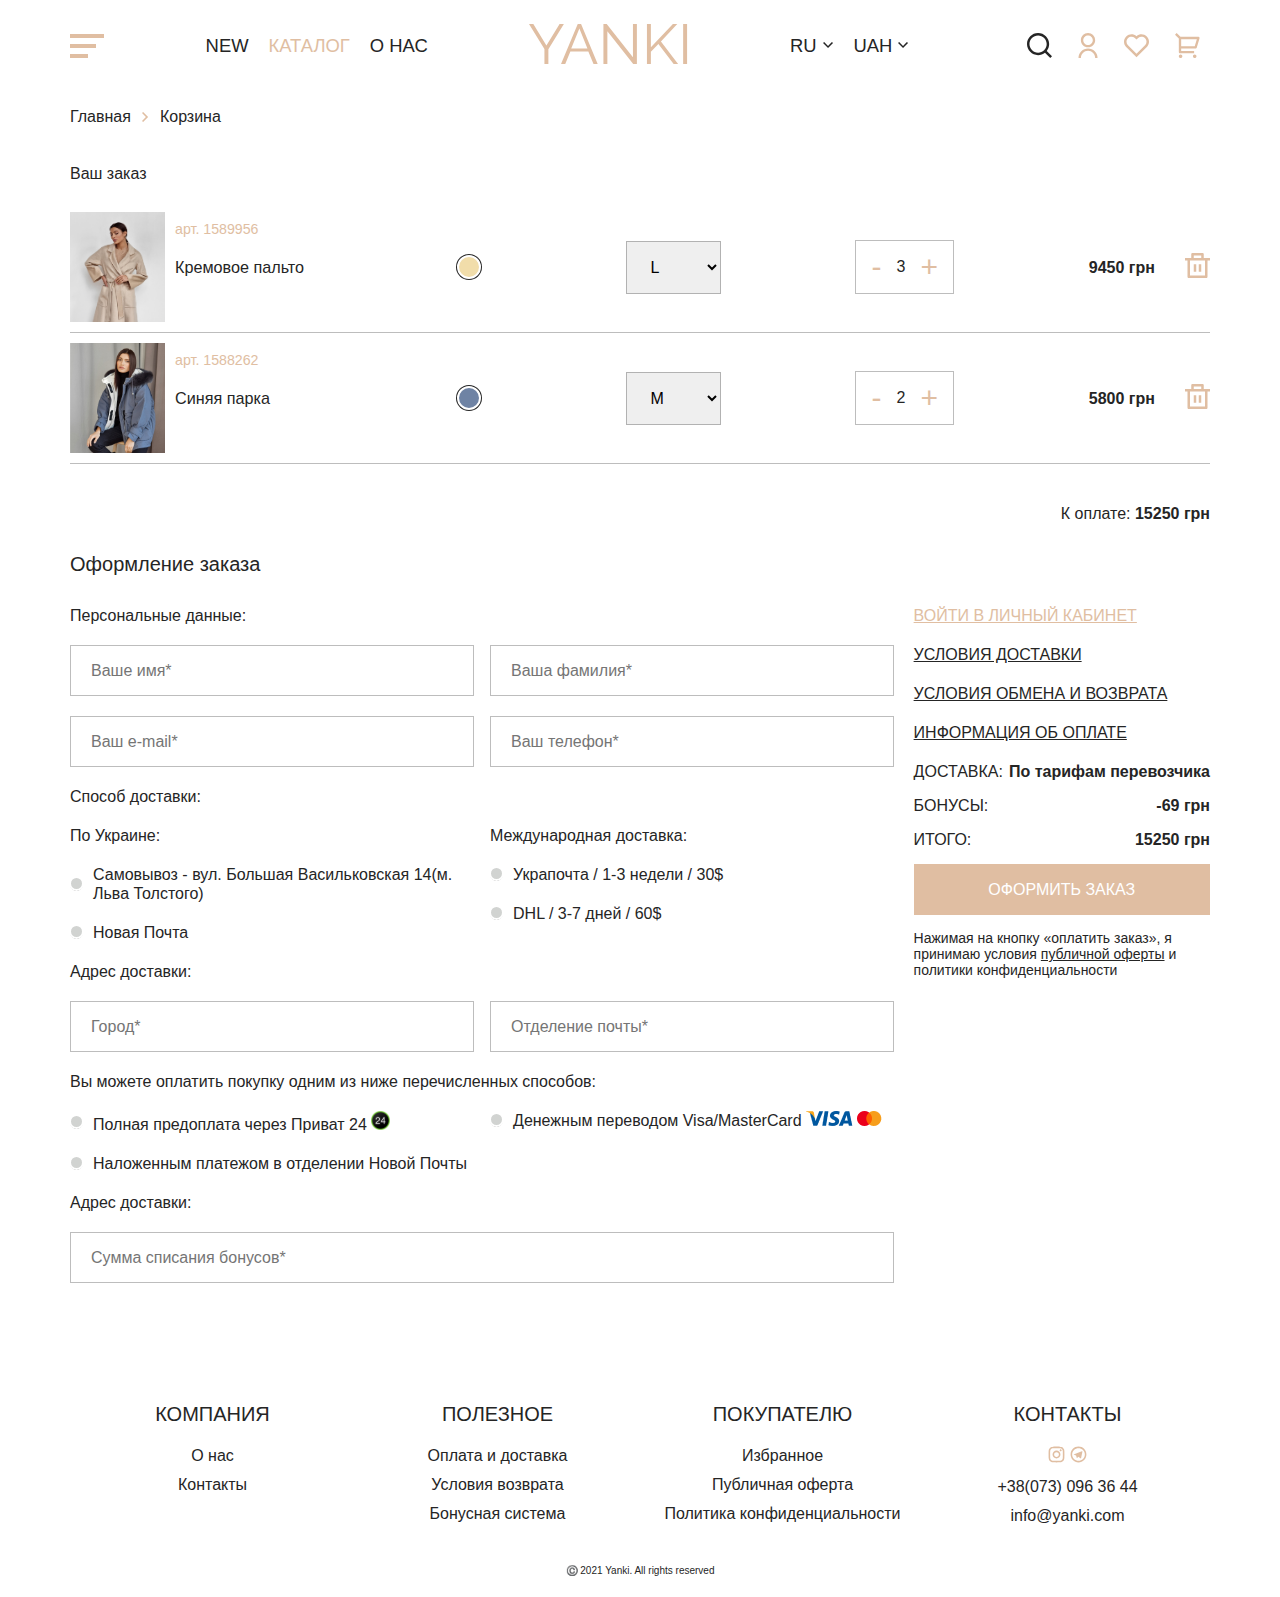
==== Week1/basket.html @ ef1b7fb0 "Layout completed" ====
<!doctype html>
<html lang="uk">
<head>
    <meta charset="UTF-8">
    <meta name="viewport"
          content="width=device-width, user-scalable=no, initial-scale=1.0, maximum-scale=1.0, minimum-scale=1.0">
    <meta http-equiv="X-UA-Compatible" content="ie=edge">
    <title>Кошик</title>
    <link rel="stylesheet" href="style/basket.css">
</head>
<body>
<div class="wrapper">
    <header class="header">
        <nav class="header__nav">
            <div class="container">
                <div class="header__row">
                    <div class="header__item header__row">
                        <svg class="svg_1" width="34" height="24" viewBox="0 0 34 24" fill="none" xmlns="http://www.w3.org/2000/svg">
                            <rect width="34" height="4" fill="white"/>
                            <rect y="10" width="26" height="4" fill="white"/>
                            <rect y="20" width="18" height="4" fill="white"/>
                        </svg>
                        <div class="header__item header__text_1 header__show icon">
                            RU
                            <svg class="svg_2" width="11" height="7" viewBox="0 0 11 7" fill="none" xmlns="http://www.w3.org/2000/svg">
                                <path d="M5.01855 3.88906L8.90762 -4.85606e-08L10.0186 1.11094L5.01855 6.11093L0.0185546 1.11094L1.12949 -3.88553e-07L5.01855 3.88906Z" fill="white"/>
                            </svg>
                        </div>
                    </div>
                    <div class="header__item header__row header__hide">
                        <div class="header__item header__text_1">
                            <a class="header__link" href="">NEW</a>
                        </div>
                        <div class="header__item header__text_1">
                            <a class="header__link header__link_active" href="catalog.html">Каталог</a>
                        </div>
                        <div class="header__item header__text_1">
                            <a class="header__link" href="">О нас</a>
                        </div>
                    </div>
                    <div class="header__item">
                        <a href="index.html">
                            <svg class="svg_1" width="159" height="40" viewBox="0 0 159 40" fill="none" xmlns="http://www.w3.org/2000/svg">
                                <path d="M4.33803 0L17.4085 21.5211L30.5915 0H34.8732L19.3803 25.1268V40H15.4366V25.0141L0 0H4.33803Z" fill="white"/>
                                <path d="M48.7474 0H52.0713L68.691 40H64.522L59.3389 27.493H41.3671L36.2403 40H32.015L48.7474 0ZM58.4375 24.3944L50.3812 4.61972L42.2121 24.3944H58.4375Z" fill="white"/>
                                <path d="M78.3688 7.26761V40H74.4252V0H77.6928L103.946 33.3521V0.0563369H107.89V40H104.228L78.3688 7.26761Z" fill="white"/>
                                <path d="M117.944 40V0.0563369H121.888V23.2676L143.916 0H148.254L131.916 17.5775L149.099 40H144.648L129.381 19.9437L121.888 27.7183V40H117.944Z" fill="white"/>
                                <path d="M154.146 40V0H158.089V40H154.146Z" fill="white"/>
                            </svg>
                        </a>
                    </div>
                    <div class="header__item header__hide">
                        <div class="header__row">
                            <div class="header__item header__text_1 icon">
                                RU
                                <svg class="svg_2" width="11" height="7" viewBox="0 0 11 7" fill="none" xmlns="http://www.w3.org/2000/svg">
                                    <path d="M5.01855 3.88906L8.90762 -4.85606e-08L10.0186 1.11094L5.01855 6.11093L0.0185546 1.11094L1.12949 -3.88553e-07L5.01855 3.88906Z" fill="white"/>
                                </svg>
                            </div>
                            <div class="header__item header__text_1 icon">
                                UAH
                                <svg class="svg_2"  width="11" height="7" viewBox="0 0 11 7" fill="none" xmlns="http://www.w3.org/2000/svg">
                                    <path d="M5.01855 3.88906L8.90762 -4.85606e-08L10.0186 1.11094L5.01855 6.11093L0.0185546 1.11094L1.12949 -3.88553e-07L5.01855 3.88906Z" fill="white"/>
                                </svg>
                            </div>
                        </div>
                    </div>
                    <div class="header__item">
                        <div class="header__row">
                            <div class="header__item header__hide header__text_1 icon">
                                <svg class="svg_2" width="25" height="25" viewBox="0 0 25 25" fill="none" xmlns="http://www.w3.org/2000/svg">
                                    <path d="M19.729 17.9888L25 23.2586L23.2586 25L17.9888 19.729C16.028 21.3009 13.5892 22.1558 11.0761 22.1522C4.9621 22.1522 0 17.1901 0 11.0761C0 4.9621 4.9621 0 11.0761 0C17.1901 0 22.1522 4.9621 22.1522 11.0761C22.1558 13.5892 21.3009 16.028 19.729 17.9888ZM17.2603 17.0757C18.8221 15.4695 19.6944 13.3165 19.6909 11.0761C19.6909 6.31584 15.8351 2.46136 11.0761 2.46136C6.31584 2.46136 2.46136 6.31584 2.46136 11.0761C2.46136 15.8351 6.31584 19.6909 11.0761 19.6909C13.3165 19.6944 15.4695 18.8221 17.0757 17.2603L17.2603 17.0757Z" fill="white"/>
                                </svg>
                            </div>
                            <div class="header__item header__hide header__text_1 icon">
                                <svg class="svg_1" width="20" height="25" viewBox="0 0 20 25" fill="none" xmlns="http://www.w3.org/2000/svg">
                                    <path d="M0.5 25C0.5 22.4741 1.5034 20.0517 3.28946 18.2656C5.07552 16.4796 7.49794 15.4762 10.0238 15.4762C12.5497 15.4762 14.9721 16.4796 16.7582 18.2656C18.5442 20.0517 19.5476 22.4741 19.5476 25H17.1667C17.1667 23.1056 16.4141 21.2888 15.0746 19.9492C13.735 18.6097 11.9182 17.8571 10.0238 17.8571C8.1294 17.8571 6.31259 18.6097 4.97305 19.9492C3.6335 21.2888 2.88095 23.1056 2.88095 25H0.5ZM10.0238 14.2857C6.07738 14.2857 2.88095 11.0893 2.88095 7.14286C2.88095 3.19643 6.07738 0 10.0238 0C13.9702 0 17.1667 3.19643 17.1667 7.14286C17.1667 11.0893 13.9702 14.2857 10.0238 14.2857ZM10.0238 11.9048C12.6548 11.9048 14.7857 9.77381 14.7857 7.14286C14.7857 4.5119 12.6548 2.38095 10.0238 2.38095C7.39286 2.38095 5.2619 4.5119 5.2619 7.14286C5.2619 9.77381 7.39286 11.9048 10.0238 11.9048Z" fill="white"/>
                                </svg>
                            </div>
                            <div class="header__item header__text_1 icon">
                                <svg class="svg_1" width="25" height="24" viewBox="0 0 25 24" fill="none" xmlns="http://www.w3.org/2000/svg">
                                    <path d="M12.501 2.16119C15.4372 -0.475012 19.9746 -0.387513 22.8033 2.44618C25.6308 5.28113 25.7283 9.79605 23.0983 12.741L12.4985 23.3558L1.90122 12.741C-0.728729 9.79605 -0.62998 5.27363 2.19622 2.44618C5.02741 -0.383763 9.55608 -0.478762 12.501 2.16119ZM21.0334 4.2124C19.1584 2.33494 16.1335 2.25869 14.171 4.02115L12.5023 5.51863L10.8323 4.0224C8.86359 2.25744 5.8449 2.33494 3.96493 4.2149C2.10247 6.07737 2.00872 9.05856 3.72494 11.0285L12.4998 19.8171L21.2746 11.0298C22.9921 9.05856 22.8983 6.08112 21.0334 4.2124Z" fill="white"/>
                                </svg>
                            </div>
                            <div class="header__item header__text_1 icon">
                                <svg class="svg_1" width="25" height="25" viewBox="0 0 25 25" fill="none" xmlns="http://www.w3.org/2000/svg">
                                    <path d="M3.81655 5.48063L0 1.66525L1.66525 0L5.48063 3.81655H23.4183C23.6017 3.81654 23.7826 3.85941 23.9466 3.94173C24.1105 4.02406 24.2529 4.14356 24.3624 4.2907C24.4719 4.43785 24.5456 4.60856 24.5774 4.78921C24.6092 4.96986 24.5984 5.15545 24.5457 5.33117L21.7213 14.746C21.6486 14.9886 21.4997 15.2012 21.2966 15.3524C21.0935 15.5035 20.847 15.5852 20.5938 15.5851H6.17027V17.9389H19.1157V20.2926H4.99341C4.68129 20.2926 4.38195 20.1686 4.16125 19.9479C3.94054 19.7272 3.81655 19.4278 3.81655 19.1157V5.48063ZM6.17027 6.17027V13.2314H19.7183L21.8366 6.17027H6.17027ZM5.58184 25C5.11366 25 4.66465 24.814 4.33359 24.483C4.00254 24.1519 3.81655 23.7029 3.81655 23.2347C3.81655 22.7665 4.00254 22.3175 4.33359 21.9865C4.66465 21.6554 5.11366 21.4694 5.58184 21.4694C6.05002 21.4694 6.49903 21.6554 6.83009 21.9865C7.16114 22.3175 7.34713 22.7665 7.34713 23.2347C7.34713 23.7029 7.16114 24.1519 6.83009 24.483C6.49903 24.814 6.05002 25 5.58184 25ZM19.7041 25C19.236 25 18.7869 24.814 18.4559 24.483C18.1248 24.1519 17.9388 23.7029 17.9388 23.2347C17.9388 22.7665 18.1248 22.3175 18.4559 21.9865C18.7869 21.6554 19.236 21.4694 19.7041 21.4694C20.1723 21.4694 20.6213 21.6554 20.9524 21.9865C21.2834 22.3175 21.4694 22.7665 21.4694 23.2347C21.4694 23.7029 21.2834 24.1519 20.9524 24.483C20.6213 24.814 20.1723 25 19.7041 25Z" fill="white"/>
                                </svg>
                            </div>
                        </div>
                    </div>
                </div>
            </div>
        </nav>
    </header>

    <main class="main">
        <div class="path">
            <div class="container">
                <div class="path__row">
                    <div class="path__link">
                        <a href="index.html">Главная</a>
                    </div>
                    <div class="path__arrow">
                        <svg class="svg_1" width="7" height="10" viewBox="0 0 7 10" fill="none" xmlns="http://www.w3.org/2000/svg">
                            <path d="M3.88906 5L0 1.11094L1.11094 0L6.11094 5L1.11094 10L0 8.88906L3.88906 5Z" fill="white"/>
                        </svg>
                    </div>
                    <div class="path__link">Корзина</div>
                </div>
            </div>
        </div>

        <div class="order">
            <div class="container">
                <div class="order__title title">Ваш заказ</div>
                <div class="order__row">
                    <div class="order__item">
                        <div class="order__img">
                            <img src="src/img/preview1.jpg" alt="">
                        </div>
                        <div class="order__body">
                            <div class="order__name">
                                <div class="order__art">арт. 1589956</div>
                                <span>Кремовое пальто</span>
                            </div>
                            <div class="order__color">
                                <div class="color color_3 color_big color_active"></div>
                            </div>
                            <div class="order__size">
                                <select>
                                    <option>XXS</option>
                                    <option>XS</option>
                                    <option>S</option>
                                    <option>M</option>
                                    <option selected>L</option>
                                </select>
                            </div>
                            <div class="order__amount">
                                <div class="order__action">-</div>
                                <div>3</div>
                                <div class="order__action">+</div>
                            </div>
                            <div class="order__final">
                                <div class="order__price">9450 грн</div>
                                <div class="order__delete show">
                                    <svg width="25" height="25" viewBox="0 0 25 25" fill="none" xmlns="http://www.w3.org/2000/svg">
                                        <path d="M18.7503 5H25.0003V7.5H22.5003V23.75C22.5003 24.0815 22.3686 24.3995 22.1342 24.6339C21.8998 24.8683 21.5818 25 21.2503 25H3.75031C3.41878 25 3.10084 24.8683 2.86642 24.6339C2.632 24.3995 2.50031 24.0815 2.50031 23.75V7.5H0.000305176V5H6.25031V1.25C6.25031 0.918479 6.382 0.600537 6.61642 0.366116C6.85084 0.131696 7.16878 0 7.50031 0H17.5003C17.8318 0 18.1498 0.131696 18.3842 0.366116C18.6186 0.600537 18.7503 0.918479 18.7503 1.25V5ZM20.0003 7.5H5.00031V22.5H20.0003V7.5ZM8.75031 11.25H11.2503V18.75H8.75031V11.25ZM13.7503 11.25H16.2503V18.75H13.7503V11.25ZM8.75031 2.5V5H16.2503V2.5H8.75031Z" fill="#E0BEA2"/>
                                    </svg>
                                </div>
                            </div>
                            <div class="order__hide">
                                <svg width="25" height="25" viewBox="0 0 25 25" fill="none" xmlns="http://www.w3.org/2000/svg">
                                    <path d="M18.7503 5H25.0003V7.5H22.5003V23.75C22.5003 24.0815 22.3686 24.3995 22.1342 24.6339C21.8998 24.8683 21.5818 25 21.2503 25H3.75031C3.41878 25 3.10084 24.8683 2.86642 24.6339C2.632 24.3995 2.50031 24.0815 2.50031 23.75V7.5H0.000305176V5H6.25031V1.25C6.25031 0.918479 6.382 0.600537 6.61642 0.366116C6.85084 0.131696 7.16878 0 7.50031 0H17.5003C17.8318 0 18.1498 0.131696 18.3842 0.366116C18.6186 0.600537 18.7503 0.918479 18.7503 1.25V5ZM20.0003 7.5H5.00031V22.5H20.0003V7.5ZM8.75031 11.25H11.2503V18.75H8.75031V11.25ZM13.7503 11.25H16.2503V18.75H13.7503V11.25ZM8.75031 2.5V5H16.2503V2.5H8.75031Z" fill="#E0BEA2"/>
                                </svg>
                            </div>
                        </div>
                    </div>
                    <div class="order__item">
                        <div class="order__img">
                            <img src="src/img/category4.jpg" alt="">
                        </div>
                        <div class="order__body">
                            <div class="order__name">
                                <div class="order__art">арт. 1588262</div>
                                <span>Синяя парка</span>
                            </div>
                            <div class="order__color">
                                <div class="color color_2 color_big color_active"></div>
                            </div>
                            <div class="order__size">
                                <select>
                                    <option>XXS</option>
                                    <option>XS</option>
                                    <option>S</option>
                                    <option selected>M</option>
                                    <option>L</option>
                                </select>
                            </div>
                            <div class="order__amount">
                                <div class="order__action">-</div>
                                <div>2</div>
                                <div class="order__action">+</div>
                            </div>
                            <div class="order__final">
                                <div class="order__price">5800 грн</div>
                                <div class="order__delete show">
                                    <svg width="25" height="25" viewBox="0 0 25 25" fill="none" xmlns="http://www.w3.org/2000/svg">
                                        <path d="M18.7503 5H25.0003V7.5H22.5003V23.75C22.5003 24.0815 22.3686 24.3995 22.1342 24.6339C21.8998 24.8683 21.5818 25 21.2503 25H3.75031C3.41878 25 3.10084 24.8683 2.86642 24.6339C2.632 24.3995 2.50031 24.0815 2.50031 23.75V7.5H0.000305176V5H6.25031V1.25C6.25031 0.918479 6.382 0.600537 6.61642 0.366116C6.85084 0.131696 7.16878 0 7.50031 0H17.5003C17.8318 0 18.1498 0.131696 18.3842 0.366116C18.6186 0.600537 18.7503 0.918479 18.7503 1.25V5ZM20.0003 7.5H5.00031V22.5H20.0003V7.5ZM8.75031 11.25H11.2503V18.75H8.75031V11.25ZM13.7503 11.25H16.2503V18.75H13.7503V11.25ZM8.75031 2.5V5H16.2503V2.5H8.75031Z" fill="#E0BEA2"/>
                                    </svg>
                                </div>
                            </div>
                            <div class="order__hide">
                                <svg width="25" height="25" viewBox="0 0 25 25" fill="none" xmlns="http://www.w3.org/2000/svg">
                                    <path d="M18.7503 5H25.0003V7.5H22.5003V23.75C22.5003 24.0815 22.3686 24.3995 22.1342 24.6339C21.8998 24.8683 21.5818 25 21.2503 25H3.75031C3.41878 25 3.10084 24.8683 2.86642 24.6339C2.632 24.3995 2.50031 24.0815 2.50031 23.75V7.5H0.000305176V5H6.25031V1.25C6.25031 0.918479 6.382 0.600537 6.61642 0.366116C6.85084 0.131696 7.16878 0 7.50031 0H17.5003C17.8318 0 18.1498 0.131696 18.3842 0.366116C18.6186 0.600537 18.7503 0.918479 18.7503 1.25V5ZM20.0003 7.5H5.00031V22.5H20.0003V7.5ZM8.75031 11.25H11.2503V18.75H8.75031V11.25ZM13.7503 11.25H16.2503V18.75H13.7503V11.25ZM8.75031 2.5V5H16.2503V2.5H8.75031Z" fill="#E0BEA2"/>
                                </svg>
                            </div>
                        </div>
                    </div>
                    <div class="order__general">
                        К оплате:
                        <span>15250 грн</span>
                    </div>
                </div>
            </div>
        </div>

        <form action="" class="form">
            <div class="container">
                <div class="form__title title">Оформление заказа</div>
                <div class="form__row">
                    <div class="form__data">
                        <div class="inputs">
                            <div class="inputs__subtitle">Персональные данные:</div>
                            <div class="inputs__rows">
                                <input type="text" placeholder="Ваше имя*">
                                <input type="text" placeholder="Ваша фамилия*">
                                <input type="email" placeholder="Ваш e-mail*">
                                <input type="tel" placeholder="Ваш телефон*">
                            </div>
                        </div>
                        <div class="inputs">
                            <div class="inputs__subtitle">Способ доставки:</div>
                            <div class="form__radioBody">
                                <div class="form__radioGroup">
                                    <div class="inputs__subtitle">По Украине:</div>
                                    <div class="inputs__radio">
                                        <label>
                                            <input type="radio" name="delivery">
                                            <span>Самовывоз - вул. Большая Васильковская 14(м. Льва Толстого)</span>
                                        </label>
                                        <label>
                                            <input type="radio" name="delivery">
                                            <span>Новая Почта</span>
                                        </label>
                                    </div>
                                </div>
                                <div class="form__radioGroup">
                                    <div class="inputs__subtitle">Международная доставка:</div>
                                    <div class="inputs__radio">
                                        <label>
                                            <input type="radio" name="delivery">
                                            <span>Украпочта / 1-3 недели / 30$</span>
                                        </label>
                                        <label>
                                            <input type="radio" name="delivery">
                                            <span>DHL / 3-7 дней / 60$</span>
                                        </label>
                                    </div>
                                </div>
                            </div>
                        </div>
                        <div class="inputs">
                            <div class="inputs__subtitle">Адрес доставки:</div>
                            <div class="inputs__rows">
                                <input type="text" placeholder="Город*">
                                <input type="text" placeholder="Отделение почты*">
                            </div>
                        </div>
                        <div class="inputs">
                            <div class="inputs__subtitle">Вы можете оплатить покупку одним из ниже перечисленных способов:</div>
                            <div class="form__radioBody">
                                <div class="form__radioGroup">
                                    <div class="inputs__radio">
                                        <label>
                                            <input type="radio" name="payment">
                                            <span>
                                                Полная предоплата через Приват 24
                                                <svg width="19" height="19" viewBox="0 0 19 19" fill="none" xmlns="http://www.w3.org/2000/svg" xmlns:xlink="http://www.w3.org/1999/xlink">
<rect width="19" height="19" fill="url(#pattern0)"/>
<defs>
<pattern id="pattern0" patternContentUnits="objectBoundingBox" width="1" height="1">
<use xlink:href="#image0_1_1243" transform="scale(0.00166667)"/>
</pattern>
<image id="image0_1_1243" width="600" height="600" xlink:href="[data-uri]"/>
</defs>
</svg>
                                            </span>
                                        </label>
                                        <label>
                                            <input type="radio" name="payment">
                                            <span>Наложенным платежом в отделении Новой Почты</span>
                                        </label>
                                    </div>
                                </div>
                                <div class="form__radioGroup">
                                    <div class="inputs__radio">
                                        <label>
                                            <input type="radio" name="payment">
                                            <span>
                                                Денежным переводом  Visa/MasterCard
                                                <img src="src/icons/Visa.png" alt="">
                                                <img src="src/icons/Mastercard.png" alt="">
                                            </span>
                                        </label>
                                    </div>
                                </div>
                            </div>
                        </div>
                        <div class="inputs">
                            <div class="inputs__subtitle">Адрес доставки:</div>
                            <div class="inputs__rows">
                                <input class="wide" type="text" placeholder="Сумма списания бонусов*">
                            </div>
                        </div>
                    </div>
                    <div class="final">
                        <a href="" class="final__link final__link_color">Войти в личный кабинет</a>
                        <a href="" class="final__link">УСЛОВИЯ ДОСТАВКИ</a>
                        <a href="" class="final__link">УСЛОВИЯ ОБМЕНА И ВОЗВРАТА</a>
                        <a href="" class="final__link">ИНФОРМАЦИЯ ОБ ОПЛАТЕ</a>
                        <div class="final__group">
                            <div class="final__name">ДОСТАВКА:</div>
                            <div class="final__res">По тарифам перевозчика</div>
                        </div>
                        <div class="final__group">
                            <div class="final__name">БОНУСЫ:
                            </div>
                            <div class="final__res">-69 грн</div>
                        </div>
                        <div class="final__group">
                            <div class="final__name">ИТОГО:</div>
                            <div class="final__res">15250 грн</div>
                        </div>
                        <form action="" class="final__form">
                            <input class="final__submit" type="submit" value="ОФОРМИТЬ ЗАКАЗ">
                        </form>
                        <div class="final__afterwords">
                            Нажимая на кнопку «оплатить заказ», я принимаю условия <span>публичной
                            оферты</span> и политики конфиденциальности
                        </div>
                    </div>
                </div>
            </div>
        </form>
    </main>

    <footer class="footer">
        <div class="container">
            <div class="footer__row">
                <div class="footer__item">
                    <a href="" class="footer__title">КОМПАНИЯ</a>
                    <div class="footer__links">
                        <a href="" class="footer__link">О нас</a>
                        <a href="" class="footer__link">Контакты</a>
                    </div>
                    <div class="footer__arrow icon">
                        <svg width="11" height="7" viewBox="0 0 11 7" fill="none" xmlns="http://www.w3.org/2000/svg">
                            <path d="M5.01855 3.88906L8.90762 -4.85606e-08L10.0186 1.11094L5.01855 6.11093L0.0185546 1.11094L1.12949 -3.88553e-07L5.01855 3.88906Z" fill="white"/>
                        </svg>
                    </div>
                </div>
                <div class="footer__item">
                    <a href="" class="footer__title">ПОЛЕЗНОЕ</a>
                    <div class="footer__links">
                        <a href="" class="footer__link">Оплата и доставка</a>
                        <a href="" class="footer__link">Условия возврата</a>
                        <a href="" class="footer__link">Бонусная система</a>
                    </div>
                    <div class="footer__arrow icon">
                        <svg width="11" height="7" viewBox="0 0 11 7" fill="none" xmlns="http://www.w3.org/2000/svg">
                            <path d="M5.01855 3.88906L8.90762 -4.85606e-08L10.0186 1.11094L5.01855 6.11093L0.0185546 1.11094L1.12949 -3.88553e-07L5.01855 3.88906Z" fill="white"/>
                        </svg>
                    </div>
                </div>
                <div class="footer__item">
                    <a href="" class="footer__title">ПОКУПАТЕЛЮ</a>
                    <div class="footer__links">
                        <a href="" class="footer__link">Избранное</a>
                        <a href="" class="footer__link">Публичная оферта</a>
                        <a href="" class="footer__link">Политика конфиденциальности</a>
                    </div>
                    <div class="footer__arrow icon">
                        <svg width="11" height="7" viewBox="0 0 11 7" fill="none" xmlns="http://www.w3.org/2000/svg">
                            <path d="M5.01855 3.88906L8.90762 -4.85606e-08L10.0186 1.11094L5.01855 6.11093L0.0185546 1.11094L1.12949 -3.88553e-07L5.01855 3.88906Z" fill="white"/>
                        </svg>
                    </div>
                </div>
                <div class="footer__item">
                    <a href="" class="footer__title footer__title_nounderline">КОНТАКТЫ</a>
                    <a href="" class="footer__link">
                        <svg width="17" height="17" viewBox="0 0 17 17" fill="none" xmlns="http://www.w3.org/2000/svg">
                            <path d="M8.49968 6.125C7.86979 6.125 7.2657 6.37522 6.8203 6.82062C6.3749 7.26602 6.12467 7.87011 6.12467 8.5C6.12467 9.12989 6.3749 9.73398 6.8203 10.1794C7.2657 10.6248 7.86979 10.875 8.49968 10.875C9.12956 10.875 9.73365 10.6248 10.1791 10.1794C10.6245 9.73398 10.8747 9.12989 10.8747 8.5C10.8747 7.87011 10.6245 7.26602 10.1791 6.82062C9.73365 6.37522 9.12956 6.125 8.49968 6.125ZM8.49968 4.54167C9.54949 4.54167 10.5563 4.9587 11.2986 5.70104C12.041 6.44337 12.458 7.45018 12.458 8.5C12.458 9.54982 12.041 10.5566 11.2986 11.299C10.5563 12.0413 9.54949 12.4583 8.49968 12.4583C7.44986 12.4583 6.44304 12.0413 5.70071 11.299C4.95838 10.5566 4.54134 9.54982 4.54134 8.5C4.54134 7.45018 4.95838 6.44337 5.70071 5.70104C6.44304 4.9587 7.44986 4.54167 8.49968 4.54167ZM13.6455 4.34375C13.6455 4.6062 13.5413 4.85791 13.3557 5.04349C13.1701 5.22907 12.9184 5.33333 12.6559 5.33333C12.3935 5.33333 12.1418 5.22907 11.9562 5.04349C11.7706 4.85791 11.6663 4.6062 11.6663 4.34375C11.6663 4.0813 11.7706 3.82959 11.9562 3.64401C12.1418 3.45843 12.3935 3.35417 12.6559 3.35417C12.9184 3.35417 13.1701 3.45843 13.3557 3.64401C13.5413 3.82959 13.6455 4.0813 13.6455 4.34375ZM8.49968 2.16667C6.54109 2.16667 6.22126 2.17221 5.31005 2.21258C4.68938 2.24187 4.27297 2.325 3.88663 2.47542C3.54305 2.60842 3.29526 2.76754 3.03163 3.03196C2.78385 3.27136 2.59333 3.56363 2.4743 3.88696C2.32388 4.27487 2.24076 4.6905 2.21226 5.31037C2.17109 6.18437 2.16634 6.48996 2.16634 8.5C2.16634 10.4586 2.17188 10.7784 2.21226 11.6896C2.24155 12.3095 2.32467 12.7267 2.4743 13.1123C2.60888 13.4566 2.76722 13.7044 3.03005 13.9672C3.29684 14.2333 3.54463 14.3924 3.88505 14.5238C4.27613 14.675 4.69255 14.7589 5.31005 14.7874C6.18405 14.8286 6.48963 14.8333 8.49968 14.8333C10.4583 14.8333 10.7781 14.8278 11.6893 14.7874C12.3084 14.7581 12.7256 14.675 13.1119 14.5254C13.4547 14.3916 13.7041 14.2325 13.9669 13.9696C14.2337 13.7028 14.3928 13.455 14.5243 13.1146C14.6747 12.7243 14.7586 12.3071 14.7871 11.6896C14.8283 10.8156 14.833 10.51 14.833 8.5C14.833 6.54142 14.8275 6.22158 14.7871 5.31037C14.7578 4.69129 14.6747 4.27329 14.5243 3.88696C14.4049 3.56396 14.2148 3.2718 13.9677 3.03196C13.7284 2.78404 13.4361 2.59351 13.1127 2.47462C12.7248 2.32421 12.3084 2.24108 11.6893 2.21258C10.8153 2.17142 10.5097 2.16667 8.49968 2.16667ZM8.49968 0.583332C10.6506 0.583332 10.919 0.591249 11.7629 0.630832C12.6061 0.670415 13.18 0.802624 13.6851 0.998957C14.2076 1.20004 14.6478 1.47237 15.0879 1.91175C15.4905 2.3075 15.802 2.78622 16.0007 3.31458C16.1963 3.81887 16.3293 4.39362 16.3688 5.23675C16.4061 6.08067 16.4163 6.34904 16.4163 8.5C16.4163 10.651 16.4084 10.9193 16.3688 11.7632C16.3293 12.6064 16.1963 13.1803 16.0007 13.6854C15.8025 14.2141 15.491 14.6929 15.0879 15.0883C14.6921 15.4907 14.2134 15.8021 13.6851 16.001C13.1808 16.1966 12.6061 16.3296 11.7629 16.3692C10.919 16.4064 10.6506 16.4167 8.49968 16.4167C6.34872 16.4167 6.08034 16.4088 5.23642 16.3692C4.3933 16.3296 3.81934 16.1966 3.31426 16.001C2.78568 15.8027 2.30688 15.4912 1.91142 15.0883C1.50879 14.6926 1.19729 14.2138 0.998633 13.6854C0.8023 13.1811 0.670091 12.6064 0.630508 11.7632C0.593299 10.9193 0.583008 10.651 0.583008 8.5C0.583008 6.34904 0.590924 6.08067 0.630508 5.23675C0.670091 4.39283 0.8023 3.81967 0.998633 3.31458C1.19674 2.78589 1.50831 2.30704 1.91142 1.91175C2.307 1.50897 2.78576 1.19745 3.31426 0.998957C3.81934 0.802624 4.39251 0.670415 5.23642 0.630832C6.08034 0.593624 6.34872 0.583332 8.49968 0.583332Z" fill="#E0BEA2"/>
                        </svg>
                        <svg width="17" height="17" viewBox="0 0 17 17" fill="none" xmlns="http://www.w3.org/2000/svg">
                            <path d="M8.49968 14.8333C10.1794 14.8333 11.7903 14.1661 12.978 12.9783C14.1657 11.7906 14.833 10.1797 14.833 8.5C14.833 6.82029 14.1657 5.20939 12.978 4.02166C11.7903 2.83393 10.1794 2.16667 8.49968 2.16667C6.81997 2.16667 5.20906 2.83393 4.02133 4.02166C2.8336 5.20939 2.16634 6.82029 2.16634 8.5C2.16634 10.1797 2.8336 11.7906 4.02133 12.9783C5.20906 14.1661 6.81997 14.8333 8.49968 14.8333ZM8.49968 16.4167C4.1273 16.4167 0.583008 12.8724 0.583008 8.5C0.583008 4.12762 4.1273 0.583332 8.49968 0.583332C12.8721 0.583332 16.4163 4.12762 16.4163 8.5C16.4163 12.8724 12.8721 16.4167 8.49968 16.4167ZM6.03759 9.42625L4.06001 8.80954C3.63251 8.67892 3.63013 8.38442 4.1558 8.17304L11.8611 5.19637C12.3084 5.01429 12.5617 5.24467 12.4168 5.82179L11.1051 12.0126C11.0132 12.4536 10.748 12.5589 10.3799 12.3554L8.36034 10.8608L7.41905 11.7696C7.32247 11.863 7.24409 11.943 7.09526 11.9628C6.94722 11.9833 6.8253 11.939 6.73584 11.6936L6.04709 9.42071L6.03759 9.42625Z" fill="#E0BEA2"/>
                        </svg>
                    </a>
                    <a href="" class="footer__link">+38(073) 096 36 44</a>
                    <a href="" class="footer__link">info@yanki.com</a>
                </div>
            </div>
            <div class="footer__rights footer__rights_visible">©️ 2021 Yanki. All rights reserved</div>
        </div>
    </footer>
</div>
</body>
</html>
---- Week1/style/basket.css ----
* {
  padding: 0;
  margin: 0;
  border: 0;
}

*, *:before, *:after {
  -moz-box-sizing: border-box;
  -webkit-box-sizing: border-box;
  box-sizing: border-box;
}

:focus, :active {
  outline: none;
}

a:focus, a:active {
  outline: none;
}

nav, footer, header, aside {
  display: block;
}

html, body {
  height: 100%;
  width: 100%;
  line-height: 1;
  -ms-text-size-adjust: 100%;
  -moz-text-size-adjust: 100%;
  -webkit-text-size-adjust: 100%;
}

input, button, textarea {
  font-family: inherit;
}

input::-ms-clear {
  display: none;
}

button {
  cursor: pointer;
}

button::-moz-focus-inner {
  padding: 0;
  border: 0;
}

a, a:visited {
  text-decoration: none;
}

a:hover {
  text-decoration: none;
}

ul li {
  list-style: none;
}

img {
  vertical-align: top;
}

h1, h2, h3, h4, h5, h6 {
  font-size: inherit;
  font-weight: 400;
}

@font-face {
  font-family: Raleway;
  src: url(../../src/fonts/Raleway-VariableFont_wght.ttf);
}
body {
  font-family: Raleway, sans-serif;
  color: #252525;
}

.wrapper {
  min-height: 100%;
  overflow: hidden;
  display: flex;
  flex-direction: column;
}
.wrapper header {
  flex: 0 0 auto;
}
.wrapper main {
  flex: 1 1 auto;
}
.wrapper footer {
  flex: 0 0 auto;
}

.container {
  max-width: 1160px;
  padding: 0 10px;
  margin: 0 auto;
}

.icon {
  cursor: pointer;
}

* {
  padding: 0;
  margin: 0;
  border: 0;
}

*, *:before, *:after {
  -moz-box-sizing: border-box;
  -webkit-box-sizing: border-box;
  box-sizing: border-box;
}

:focus, :active {
  outline: none;
}

a:focus, a:active {
  outline: none;
}

nav, footer, header, aside {
  display: block;
}

html, body {
  height: 100%;
  width: 100%;
  line-height: 1;
  -ms-text-size-adjust: 100%;
  -moz-text-size-adjust: 100%;
  -webkit-text-size-adjust: 100%;
}

input, button, textarea {
  font-family: inherit;
}

input::-ms-clear {
  display: none;
}

button {
  cursor: pointer;
}

button::-moz-focus-inner {
  padding: 0;
  border: 0;
}

a, a:visited {
  text-decoration: none;
}

a:hover {
  text-decoration: none;
}

ul li {
  list-style: none;
}

img {
  vertical-align: top;
}

h1, h2, h3, h4, h5, h6 {
  font-size: inherit;
  font-weight: 400;
}

@font-face {
  font-family: Raleway;
  src: url(../../src/fonts/Raleway-VariableFont_wght.ttf);
}
body {
  font-family: Raleway, sans-serif;
  color: #252525;
}

.wrapper {
  min-height: 100%;
  overflow: hidden;
  display: flex;
  flex-direction: column;
}
.wrapper header {
  flex: 0 0 auto;
}
.wrapper main {
  flex: 1 1 auto;
}
.wrapper footer {
  flex: 0 0 auto;
}

.container {
  max-width: 1160px;
  padding: 0 10px;
  margin: 0 auto;
}

.icon {
  cursor: pointer;
}

.header__link {
  color: white;
}

.header {
  color: white;
}

.header {
  position: relative;
  height: 100vh;
}
.header .header__imgs {
  display: flex;
  justify-content: center;
  max-height: 100vh;
}
.header .header__imgs .header__img {
  flex: 1 1 auto;
  position: relative;
  padding-bottom: 47%;
}
.header .header__imgs .header__img img {
  width: 100%;
  height: 100vh;
  object-fit: cover;
  position: absolute;
  left: 0;
  top: 0;
  background: linear-gradient(180deg, rgba(61, 61, 61, 0.5) 0%, rgba(61, 61, 61, 0) 100%);
}
@media (max-width: 768px) {
  .header .header__imgs .header__img_2 {
    display: none;
  }
}
@media (max-width: 500px) {
  .header .header__imgs .header__img_3 {
    display: none;
  }
}
.header .header__nav {
  width: 100%;
  padding: 24px 0 0 0;
  position: absolute;
  top: 0;
}
.header .header__nav .header__row {
  display: flex;
  justify-content: space-between;
  align-items: center;
}
.header .header__nav .header__row .header__item {
  text-align: center;
}
.header .header__nav .header__row .header__item .header__link {
  text-decoration: none;
}
.header .header__nav .header__row .header__item .header__link_active {
  color: #E0BEA2;
}
.header .header__nav .header__row .header__text_1 {
  text-transform: uppercase;
  white-space: nowrap;
  font-style: normal;
  font-weight: 300;
  line-height: 21px;
  padding: 0 10px;
  display: flex;
  align-items: center;
  justify-content: space-between;
}
@media (max-width: 768px) {
  .header .header__nav .header__row .header__text_1 {
    font-size: calc(14px + 6.8 * ((100vw - 320px) / 1160));
  }
}
@media (min-width: 768px) {
  .header .header__nav .header__row .header__text_1 {
    font-size: calc(14px + 4 * (100vw / 1160));
  }
}
.header .header__nav .header__row .header__text_1 img, .header .header__nav .header__row .header__text_1 svg {
  margin-left: 6px;
}
.header .header__nav .header__row .header__show {
  display: none;
  padding-left: 20px;
}
@media (max-width: 970px) {
  .header .header__nav .header__row .header__hide {
    display: none;
  }
  .header .header__nav .header__row .header__show {
    display: flex;
  }
}
.header .header__text {
  text-align: center;
  position: absolute;
  width: 100%;
  display: flex;
  flex-direction: column;
  justify-content: center;
  top: 45vh;
}
.header .header__text div {
  margin: 0 auto;
}
.header .header__text .header__title {
  font-style: normal;
  font-weight: 300;
  font-size: 46px;
  line-height: 54px;
}
.header .header__text .header__title:after {
  position: absolute;
  content: "";
  height: 1px;
  top: 74px;
  margin: 0 auto;
  left: 0;
  right: 0;
  width: 10%;
  background: white;
}
.header .header__text .header__subtitle {
  font-style: normal;
  font-weight: 300;
  font-size: 16px;
  line-height: 19px;
  padding-top: 40px;
  display: flex;
  justify-content: center;
  align-items: center;
  text-transform: uppercase;
}
.header .header__text .header__subtitle img, .header .header__text .header__subtitle svg {
  margin-left: 8px;
}

.svg_1 {
  fill: #E0BEA2;
}
.svg_1 path, .svg_1 rect {
  fill: #E0BEA2;
}

.svg_2 {
  fill: #252525;
}
.svg_2 path, .svg_2 rect {
  fill: #252525;
}

.footer {
  margin: 100px 0 75px 0;
}
.footer .footer__row {
  display: flex;
  justify-content: space-between;
  width: 100%;
}
.footer .footer__row .footer__item {
  display: flex;
  flex-direction: column;
  width: 100%;
  text-align: center;
  position: relative;
}
.footer .footer__row .footer__item .footer__links {
  display: flex;
  flex-direction: column;
}
@media (max-width: 852px) {
  .footer .footer__row .footer__item .footer__links {
    display: none;
  }
}
.footer .footer__row .footer__item .footer__title {
  font-style: normal;
  font-weight: 300;
  font-size: 20px;
  line-height: 23px;
  padding-bottom: 20px;
  text-decoration: none;
  position: relative;
  width: 100%;
  color: #252525;
}
@media (max-width: 852px) {
  .footer .footer__row .footer__item .footer__title {
    padding-bottom: 0;
    margin-bottom: 25px;
  }
  .footer .footer__row .footer__item .footer__title:after {
    position: absolute;
    content: "";
    height: 1px;
    bottom: -5px;
    margin: 0 auto;
    left: 0;
    right: 0;
    width: 90%;
    background: #252525;
  }
  .footer .footer__row .footer__item .footer__title_nounderline:after {
    position: absolute;
    content: "";
    height: 1px;
    bottom: 0;
    margin: 0 auto 0 auto;
    left: 0;
    right: 0;
    width: 90%;
    background: white;
  }
}
.footer .footer__row .footer__item .footer__link {
  text-decoration: none;
  font-weight: 200;
  font-size: 16px;
  line-height: 19px;
  padding-bottom: 10px;
  color: #252525;
}
.footer .footer__row .footer__item .footer__arrow {
  display: none;
  position: absolute;
  right: 10%;
  top: 10%;
}
.footer .footer__row .footer__item .footer__arrow svg {
  fill: #E0BEA2;
}
.footer .footer__row .footer__item .footer__arrow svg path {
  fill: #E0BEA2;
}
@media (max-width: 852px) {
  .footer .footer__row .footer__item .footer__arrow {
    display: block;
  }
}
.footer .footer__rights {
  margin: 30px 0 -55px 0;
  text-align: center;
  font-weight: 300;
  font-size: 10px;
  line-height: 12px;
  display: none;
}
.footer .footer__rights_visible {
  display: block;
}
@media (max-width: 852px) {
  .footer .footer__row {
    flex-direction: column;
    align-items: center;
  }
  .footer .footer__item {
    align-items: center;
  }
  .footer .footer__rights {
    display: block;
  }
}

.items {
  display: flex;
  justify-content: space-between;
  flex-wrap: wrap;
}
.items .items__card {
  width: 31%;
  max-width: 370px;
  padding-bottom: 30px;
  text-decoration: none;
  color: #252525;
}
.items .items__card .items__img {
  overflow: hidden;
  position: relative;
  padding-bottom: 130%;
}
.items .items__card .items__img img {
  width: 100%;
  height: 100%;
  position: absolute;
  top: 0;
  left: 0;
  object-fit: cover;
}
.items .items__card .items__img .items__like {
  position: absolute;
  width: 40px;
  height: 40px;
  right: 0;
  top: 0;
  background: #E0BEA2;
  border-radius: 0 0 0 20px;
  display: flex;
  justify-content: center;
  align-items: center;
  cursor: pointer;
}
.items .items__card .items__info {
  display: flex;
  flex-direction: column;
  justify-content: space-between;
  align-items: center;
}
.items .items__card .items__info .items__title {
  font-weight: 300;
  font-size: 16px;
  line-height: 19px;
  padding-top: 15px;
}
.items .items__card .items__info .items__title .items__tag {
  font-weight: 300;
  font-size: 16px;
  line-height: 19px;
  color: #E0BEA2;
}
.items .items__card .items__info .items__price {
  font-weight: 700;
  font-size: 16px;
  line-height: 19px;
  padding-top: 5px;
}
.items .items__card .items__info .items__sizes {
  font-weight: 300;
  font-size: 16px;
  line-height: 19px;
  padding-top: 5px;
}
.items .items__card .items__info .items__colors {
  display: flex;
  justify-content: center;
  align-items: center;
  padding-top: 5px;
}
@media (max-width: 680px) {
  .items .items__card {
    width: 49%;
  }
}

.color {
  width: 14px;
  height: 14px;
  border: 0.3px solid rgba(37, 37, 37, 0.3);
  border-radius: 50%;
  margin: 0 2.5px;
}

.color_1 {
  background-color: white;
}

.color_2 {
  background-color: #6F83A4;
}

.color_3 {
  background-color: #F1DDAA;
}

.color_big {
  width: 24px;
  height: 24px;
  margin: 0 10px 0 0;
}

.color_active {
  border: 2px solid white;
  position: relative;
}

.color_active:after {
  content: " ";
  position: absolute;
  border-radius: 50%;
  z-index: -1;
  top: -3px;
  left: -3px;
  right: -3px;
  bottom: -3px;
  background-color: #252525;
}

.path {
  padding: 40px 0;
  font-weight: 300;
  font-size: 16px;
  line-height: 19px;
}
.path .path__row {
  display: flex;
  justify-content: flex-start;
  align-items: center;
  flex-wrap: wrap;
}
.path .path__row .path__arrow {
  padding: 0 11px;
}
.path .path__row .path__link {
  text-decoration: none;
  color: #252525;
}
.path .path__row .path__link a {
  text-decoration: none;
  color: #252525;
}

input[type=email], input[type=text], input[type=tel] {
  border: 0.5px solid rgba(37, 37, 37, 0.3);
  font-style: normal;
  font-weight: 200;
  font-size: 16px;
  line-height: 19px;
  text-align: center;
}

input[type=email]::placeholder, input[type=text]::placeholder, input[type=tel]::placeholder {
  font-style: normal;
  font-weight: 200;
  font-size: 16px;
  line-height: 19px;
  text-align: center;
}

input[type=submit] {
  font-weight: 300;
  font-size: 16px;
  line-height: 19px;
  text-align: center;
  text-transform: uppercase;
  background-color: #E0BEA2;
  cursor: pointer;
  color: #FFFFFF;
}

input[type=submit]:active {
  background-color: #CCA88A;
}

input[type=radio] {
  accent-color: #E0BEA2;
}

input[type=radio]:after {
  width: 15px;
  height: 15px;
  border-radius: 15px;
  top: -2px;
  left: -1px;
  position: relative;
  background-color: #d1d3d1;
  content: "";
  display: inline-block;
  visibility: visible;
  border: 2px solid white;
}

input[type=radio]:checked:after {
  width: 15px;
  height: 15px;
  border-radius: 15px;
  top: -2px;
  left: -1px;
  position: relative;
  background-color: #E0BEA2;
  content: "";
  display: inline-block;
  visibility: visible;
  border: 2px solid white;
}

.header__link {
  color: #252525;
}

.header {
  color: #252525;
}

.header {
  height: auto;
}
.header .header__nav {
  position: static;
}

.form .form__title {
  font-weight: 300;
  font-size: 20px;
  line-height: 23px;
  padding-bottom: 30px;
}

.order .order__title {
  padding-bottom: 30px;
}
.order .order__row {
  display: flex;
  flex-direction: column;
}
.order .order__row .order__item {
  display: flex;
  justify-content: space-between;
  align-items: center;
  padding-bottom: 10px;
  margin-bottom: 10px;
  border-bottom: 1px solid rgba(37, 37, 37, 0.3);
}
.order .order__row .order__item .order__img {
  position: relative;
  padding-bottom: 110px;
  width: 95px;
  flex: 0 0 auto;
}
.order .order__row .order__item .order__img img {
  position: absolute;
  left: 0;
  top: 0;
  width: 100%;
  height: 100%;
  object-fit: cover;
}
.order .order__row .order__item .order__body {
  flex: 1 1 auto;
  display: flex;
  justify-content: space-between;
  align-items: center;
}
.order .order__row .order__item .order__body .order__name {
  font-weight: 300;
  line-height: 19px;
  padding-left: 10px;
  width: 15%;
  align-self: stretch;
  display: flex;
  flex-direction: column;
  justify-content: center;
  position: relative;
}
@media (max-width: 768px) {
  .order .order__row .order__item .order__body .order__name {
    font-size: calc(14px + 3.4 * ((100vw - 320px) / 1160));
  }
}
@media (min-width: 768px) {
  .order .order__row .order__item .order__body .order__name {
    font-size: calc(14px + 2 * (100vw / 1160));
  }
}
.order .order__row .order__item .order__body .order__name .order__art {
  font-weight: 300;
  line-height: 16px;
  color: #E0BEA2;
  position: absolute;
  top: 0;
}
@media (max-width: 768px) {
  .order .order__row .order__item .order__body .order__name .order__art {
    font-size: calc(12px + 3.4 * ((100vw - 320px) / 1160));
  }
}
@media (min-width: 768px) {
  .order .order__row .order__item .order__body .order__name .order__art {
    font-size: calc(12px + 2 * (100vw / 1160));
  }
}
@media (max-width: 605px) {
  .order .order__row .order__item .order__body .order__name {
    order: 1;
    width: 50%;
  }
  .order .order__row .order__item .order__body .order__name .order__art {
    position: static;
  }
}
.order .order__row .order__item .order__body .order__amount {
  display: flex;
  justify-content: space-between;
  align-items: center;
  border: 1px solid rgba(37, 37, 37, 0.3);
}
.order .order__row .order__item .order__body .order__amount .order__action {
  color: #E0BEA2;
  padding: 11px 15px;
  font-size: 30px;
  cursor: pointer;
}
@media (max-width: 605px) {
  .order .order__row .order__item .order__body .order__amount {
    order: 5;
    margin-top: 15px;
  }
}
.order .order__row .order__item .order__body .order__final {
  display: flex;
  justify-content: space-between;
  align-items: center;
}
.order .order__row .order__item .order__body .order__final .order__price {
  font-weight: 700;
  font-size: 16px;
  line-height: 19px;
  padding-right: 30px;
}
@media (max-width: 605px) {
  .order .order__row .order__item .order__body .order__final {
    order: 2;
    width: 50%;
  }
  .order .order__row .order__item .order__body .order__final .order__price {
    padding: 0;
    width: 100%;
    text-align: right;
  }
}
.order .order__row .order__item .order__body .order__hide {
  display: none;
}
@media (max-width: 605px) {
  .order .order__row .order__item .order__body .order__hide {
    order: 6;
    display: block;
    margin-top: 15px;
  }
}
@media (max-width: 605px) {
  .order .order__row .order__item .order__body {
    flex-wrap: wrap;
  }
  .order .order__row .order__item .order__color {
    order: 3;
    padding-left: 10px;
    margin-top: 15px;
  }
  .order .order__row .order__item .order__size {
    order: 4;
    padding-top: 15px;
  }
  .order .order__row .order__item .order__size select {
    margin: 0;
  }
  .order .order__row .order__item .show {
    display: none;
  }
}
.order .order__general {
  font-weight: 300;
  font-size: 16px;
  line-height: 19px;
  text-align: right;
  padding: 30px 0;
}
.order .order__general span {
  font-weight: 700;
}

select {
  border: 0.5px solid rgba(37, 37, 37, 0.3);
  cursor: pointer;
  font-family: Raleway, sans-serif;
  font-weight: 300;
  font-size: 16px;
  line-height: 19px;
  width: 100%;
  padding: 16px 20px;
  margin: 20px 0;
}

.form .form__row {
  display: flex;
  justify-content: space-between;
}
.form .form__row .form__data {
  flex: 1 1 auto;
}
.form .form__row .form__data .form__radioBody {
  display: flex;
  justify-content: space-between;
}
.form .form__row .form__data .form__radioBody .form__radioGroup {
  width: 49%;
}
@media (max-width: 760px) {
  .form .form__row {
    flex-wrap: wrap;
  }
  .form .form__row .form__data .form__radioBody {
    flex-direction: column;
  }
  .form .form__row .form__data .form__radioBody .form__radioGroup {
    width: 100%;
  }
}

.inputs .inputs__subtitle {
  font-weight: 300;
  font-size: 16px;
  line-height: 19px;
  padding-bottom: 20px;
}

.inputs .inputs__rows {
  display: flex;
  justify-content: space-between;
  align-items: center;
  flex-wrap: wrap;
}
.inputs .inputs__rows input {
  width: 49%;
  padding: 15px 20px;
  margin-bottom: 20px;
  text-align: left;
}
.inputs .inputs__rows .wide {
  width: 100%;
}
.inputs .inputs__rows input::placeholder {
  text-align: left;
}
@media (max-width: 450px) {
  .inputs .inputs__rows input {
    width: 100%;
    text-align: center;
  }
  .inputs .inputs__rows input::placeholder {
    text-align: center;
  }
}
.inputs .inputs__radio {
  display: flex;
  flex-direction: column;
}
.inputs .inputs__radio label {
  padding-bottom: 20px;
  display: flex;
  align-items: center;
  font-weight: 200;
  font-size: 16px;
  line-height: 19px;
}
.inputs .inputs__radio label span {
  padding-left: 10px;
}

.final {
  flex: 0 0 auto;
  width: 26%;
  margin-left: 20px;
  display: flex;
  flex-direction: column;
}
.final .final__link {
  font-weight: 300;
  font-size: 16px;
  line-height: 19px;
  text-decoration: underline;
  color: #252525;
  text-transform: uppercase;
  padding-bottom: 20px;
}
.final .final__link_color {
  color: #E0BEA2;
}
.final .final__group {
  display: flex;
  justify-content: space-between;
  align-items: center;
  padding-bottom: 15px;
  text-align: right;
}
.final .final__group .final__name {
  font-weight: 300;
  font-size: 16px;
  line-height: 19px;
}
.final .final__group .final__res {
  font-weight: 700;
  font-size: 16px;
  line-height: 19px;
}
.final .final__submit {
  padding: 16px 0;
}
.final .final__afterwords {
  font-weight: 300;
  font-size: 14px;
  line-height: 16px;
  padding-top: 15px;
}
.final .final__afterwords span {
  text-decoration: underline;
}

@media (max-width: 760px) {
  .final {
    flex: 1 1 auto;
    margin: 0;
  }
}

/*# sourceMappingURL=basket.css.map */
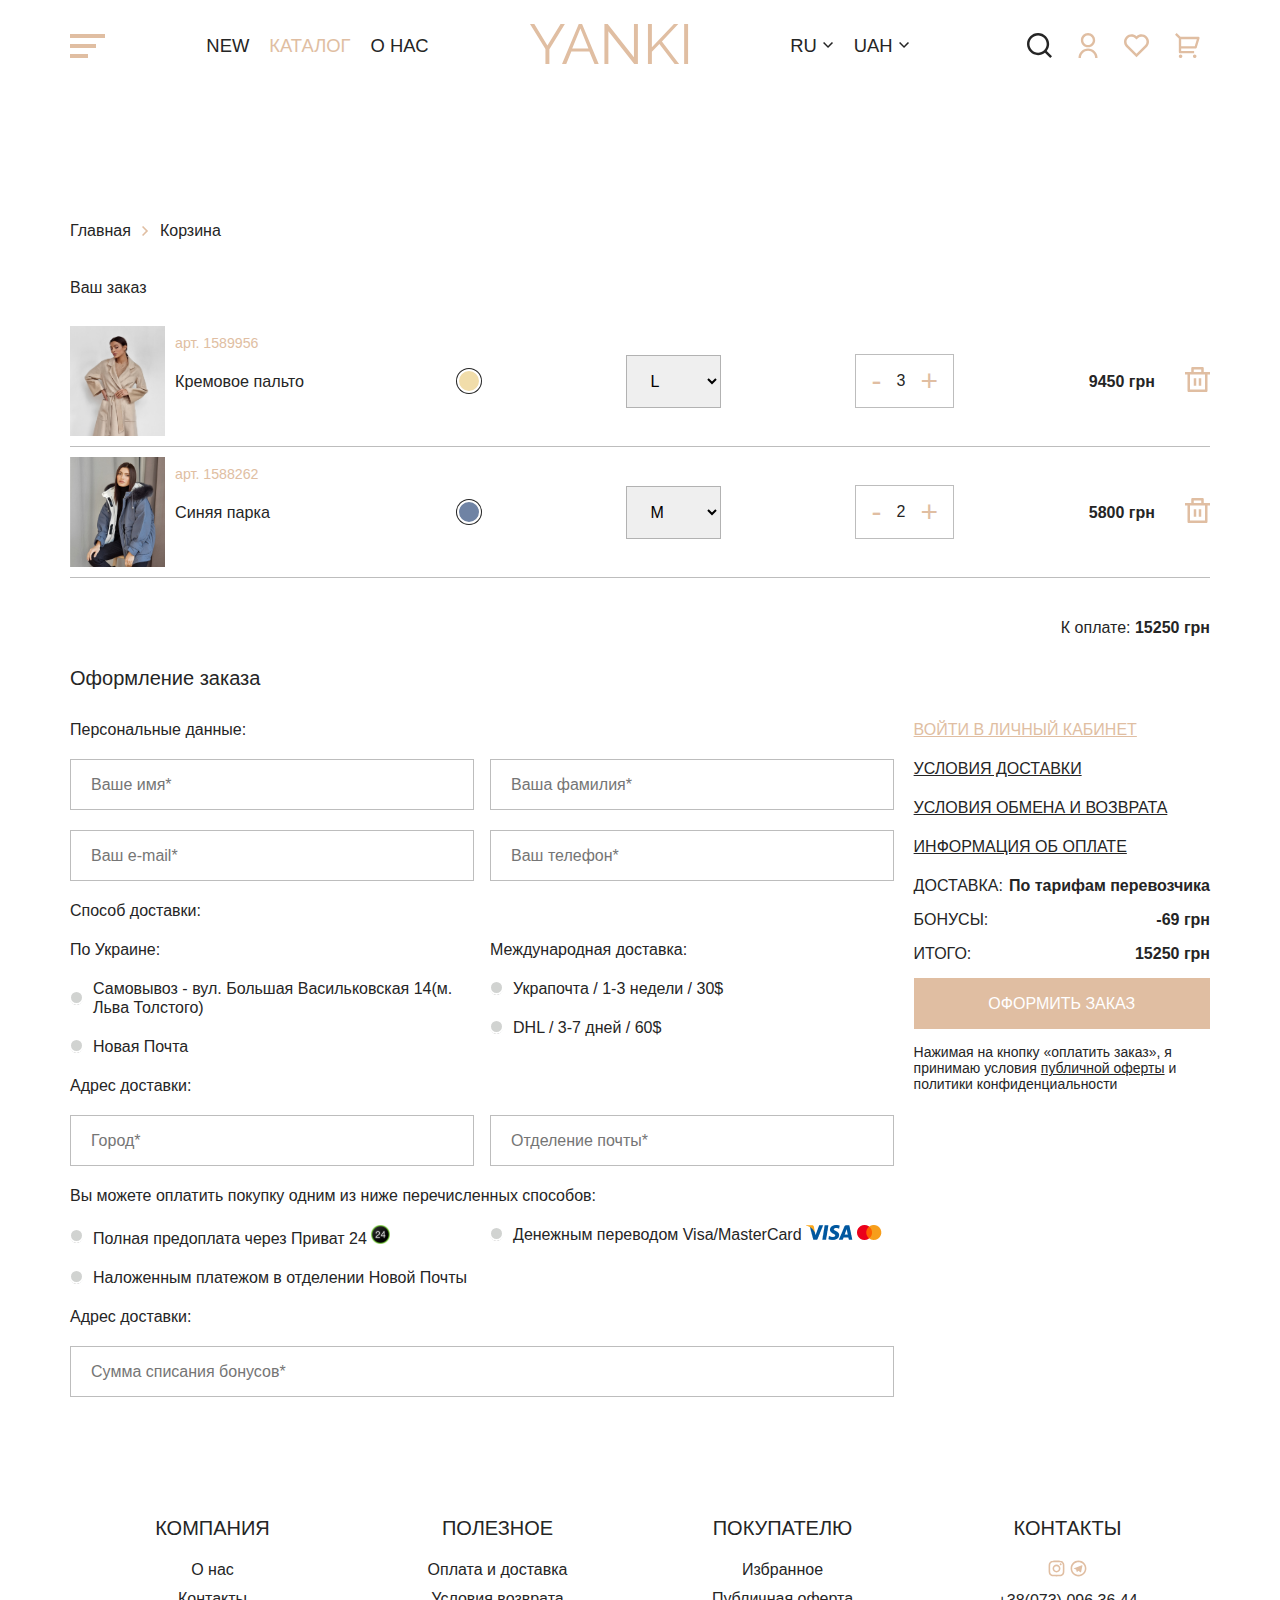
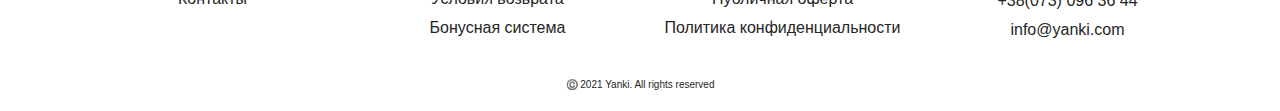
==== commit 9e830e20: "header burger menu added" ====
--- a/Week1/basket.html
+++ b/Week1/basket.html
@@ -7,6 +7,8 @@
     <meta http-equiv="X-UA-Compatible" content="ie=edge">
     <title>Кошик</title>
     <link rel="stylesheet" href="style/basket.css">
+    <script src="scripts/footer.js" defer></script>
+    <script src="scripts/header.js" defer></script>
 </head>
 <body>
 <div class="wrapper">
@@ -15,15 +17,89 @@
             <div class="container">
                 <div class="header__row">
                     <div class="header__item header__row">
-                        <svg class="svg_1" width="34" height="24" viewBox="0 0 34 24" fill="none" xmlns="http://www.w3.org/2000/svg">
-                            <rect width="34" height="4" fill="white"/>
-                            <rect y="10" width="26" height="4" fill="white"/>
-                            <rect y="20" width="18" height="4" fill="white"/>
-                        </svg>
+                        <div class="header__burger"><span></span></div>
+                        <div class="header__menu">
+                            <div class="container">
+                                <ul class="header__list">
+                                    <li>
+                                        <a href="">ОПЛАТА И ДОСТАВКА</a>
+                                    </li>
+                                    <li>
+                                        <a href="">УСЛОВИЯ ВОЗВРАТА</a>
+                                    </li>
+                                    <li>
+                                        <a href="">КОНТАКТЫ</a>
+                                    </li>
+                                </ul>
+                            </div>
+                        </div>
+                        <div class="header__menu_mobile">
+                            <div class="container">
+                                <ul class="header__list">
+                                    <li>
+                                        <div class="header__row">
+                                            <div class="header__search">
+                                                <form action="">
+                                                    <input type="text" placeholder="Введите ваш запрос">
+                                                </form>
+                                            </div>
+                                            <div class="header__currency">
+                                                UAH
+                                                <svg class="svg_2" width="11" height="7" viewBox="0 0 11 7" fill="none"
+                                                     xmlns="http://www.w3.org/2000/svg">
+                                                    <path d="M5.01855 3.88906L8.90762 -4.85606e-08L10.0186 1.11094L5.01855 6.11093L0.0185546 1.11094L1.12949 -3.88553e-07L5.01855 3.88906Z"
+                                                          fill="white"/>
+                                                </svg>
+                                            </div>
+                                        </div>
+                                    </li>
+                                    <li>
+                                        <a href="">
+                                            <div class="header__center">
+                                                <svg width="16" height="20" viewBox="0 0 16 20" fill="none" xmlns="http://www.w3.org/2000/svg">
+                                                    <path d="M0 20C0 17.9793 0.802719 16.0414 2.23157 14.6125C3.66042 13.1837 5.59835 12.381 7.61905 12.381C9.63974 12.381 11.5777 13.1837 13.0065 14.6125C14.4354 16.0414 15.2381 17.9793 15.2381 20H13.3333C13.3333 18.4845 12.7313 17.031 11.6597 15.9594C10.588 14.8878 9.13457 14.2857 7.61905 14.2857C6.10352 14.2857 4.65007 14.8878 3.57844 15.9594C2.5068 17.031 1.90476 18.4845 1.90476 20H0ZM7.61905 11.4286C4.4619 11.4286 1.90476 8.87143 1.90476 5.71429C1.90476 2.55714 4.4619 0 7.61905 0C10.7762 0 13.3333 2.55714 13.3333 5.71429C13.3333 8.87143 10.7762 11.4286 7.61905 11.4286ZM7.61905 9.52381C9.72381 9.52381 11.4286 7.81905 11.4286 5.71429C11.4286 3.60952 9.72381 1.90476 7.61905 1.90476C5.51428 1.90476 3.80952 3.60952 3.80952 5.71429C3.80952 7.81905 5.51428 9.52381 7.61905 9.52381Z" fill="#E0BEA2"/>
+                                                </svg>
+                                                <span>ЛИЧНЫЙ КАБИНЕТ</span>
+                                            </div>
+                                        </a>
+                                    </li>
+                                    <li>
+                                        <a href="">NEW</a>
+                                    </li>
+                                    <li>
+                                        <a href="">КАТАЛОГ</a>
+                                    </li>
+                                    <li>
+                                        <a href="">О НАС</a>
+                                    </li>
+                                    <li>
+                                        <a href="">УСЛОВИЯ ВОЗВРАТА</a>
+                                    </li>
+                                    <li>
+                                        <a href="">КОНТАКТЫ</a>
+                                    </li>
+                                </ul>
+                                <div class="header__contacts">
+                                    <div class="header__contact">
+                                        <svg width="17" height="17" viewBox="0 0 17 17" fill="none" xmlns="http://www.w3.org/2000/svg">
+                                            <path d="M8.50016 6.12492C7.87027 6.12492 7.26618 6.37514 6.82078 6.82054C6.37539 7.26594 6.12516 7.87003 6.12516 8.49992C6.12516 9.12981 6.37539 9.7339 6.82078 10.1793C7.26618 10.6247 7.87027 10.8749 8.50016 10.8749C9.13005 10.8749 9.73414 10.6247 10.1795 10.1793C10.6249 9.7339 10.8752 9.12981 10.8752 8.49992C10.8752 7.87003 10.6249 7.26594 10.1795 6.82054C9.73414 6.37514 9.13005 6.12492 8.50016 6.12492ZM8.50016 4.54159C9.54998 4.54159 10.5568 4.95862 11.2991 5.70095C12.0415 6.44329 12.4585 7.4501 12.4585 8.49992C12.4585 9.54974 12.0415 10.5566 11.2991 11.2989C10.5568 12.0412 9.54998 12.4583 8.50016 12.4583C7.45035 12.4583 6.44353 12.0412 5.7012 11.2989C4.95887 10.5566 4.54183 9.54974 4.54183 8.49992C4.54183 7.4501 4.95887 6.44329 5.7012 5.70095C6.44353 4.95862 7.45035 4.54159 8.50016 4.54159ZM13.646 4.34367C13.646 4.60612 13.5417 4.85783 13.3562 5.04341C13.1706 5.22899 12.9189 5.33325 12.6564 5.33325C12.394 5.33325 12.1423 5.22899 11.9567 5.04341C11.7711 4.85783 11.6668 4.60612 11.6668 4.34367C11.6668 4.08122 11.7711 3.82951 11.9567 3.64393C12.1423 3.45834 12.394 3.35409 12.6564 3.35409C12.9189 3.35409 13.1706 3.45834 13.3562 3.64393C13.5417 3.82951 13.646 4.08122 13.646 4.34367ZM8.50016 2.16659C6.54158 2.16659 6.22175 2.17213 5.31054 2.2125C4.68987 2.24179 4.27345 2.32492 3.88712 2.47534C3.54354 2.60834 3.29575 2.76746 3.03212 3.03188C2.78434 3.27128 2.59382 3.56355 2.47479 3.88688C2.32437 4.27479 2.24125 4.69042 2.21275 5.31029C2.17158 6.18429 2.16683 6.48988 2.16683 8.49992C2.16683 10.4585 2.17237 10.7783 2.21275 11.6895C2.24204 12.3094 2.32516 12.7266 2.47479 13.1122C2.60937 13.4565 2.7677 13.7043 3.03054 13.9672C3.29733 14.2332 3.54512 14.3923 3.88554 14.5237C4.27662 14.6749 4.69304 14.7588 5.31054 14.7873C6.18454 14.8285 6.49012 14.8333 8.50016 14.8333C10.4587 14.8333 10.7786 14.8277 11.6898 14.7873C12.3089 14.758 12.7261 14.6749 13.1124 14.5253C13.4552 14.3915 13.7046 14.2324 13.9674 13.9695C14.2342 13.7028 14.3933 13.455 14.5247 13.1145C14.6752 12.7243 14.7591 12.307 14.7876 11.6895C14.8287 10.8155 14.8335 10.51 14.8335 8.49992C14.8335 6.54134 14.828 6.2215 14.7876 5.31029C14.7583 4.69121 14.6752 4.27321 14.5247 3.88688C14.4054 3.56388 14.2153 3.27172 13.9682 3.03188C13.7289 2.78396 13.4366 2.59343 13.1132 2.47454C12.7253 2.32413 12.3089 2.241 11.6898 2.2125C10.8158 2.17134 10.5102 2.16659 8.50016 2.16659ZM8.50016 0.583252C10.6511 0.583252 10.9195 0.591169 11.7634 0.630752C12.6065 0.670335 13.1805 0.802544 13.6856 0.998877C14.2081 1.19996 14.6482 1.47229 15.0884 1.91167C15.491 2.30742 15.8025 2.78613 16.0012 3.3145C16.1967 3.81879 16.3297 4.39354 16.3693 5.23667C16.4065 6.08059 16.4168 6.34896 16.4168 8.49992C16.4168 10.6509 16.4089 10.9193 16.3693 11.7632C16.3297 12.6063 16.1967 13.1803 16.0012 13.6853C15.803 14.214 15.4915 14.6928 15.0884 15.0882C14.6926 15.4906 14.2139 15.8021 13.6856 16.001C13.1813 16.1965 12.6065 16.3295 11.7634 16.3691C10.9195 16.4063 10.6511 16.4166 8.50016 16.4166C6.34921 16.4166 6.08083 16.4087 5.23691 16.3691C4.39379 16.3295 3.81983 16.1965 3.31475 16.001C2.78617 15.8026 2.30737 15.4911 1.91191 15.0882C1.50928 14.6925 1.19778 14.2137 0.999121 13.6853C0.802788 13.181 0.670579 12.6063 0.630996 11.7632C0.593788 10.9193 0.583496 10.6509 0.583496 8.49992C0.583496 6.34896 0.591413 6.08059 0.630996 5.23667C0.670579 4.39275 0.802788 3.81959 0.999121 3.3145C1.19722 2.78581 1.5088 2.30696 1.91191 1.91167C2.30749 1.50889 2.78625 1.19737 3.31475 0.998877C3.81983 0.802544 4.393 0.670335 5.23691 0.630752C6.08083 0.593544 6.34921 0.583252 8.50016 0.583252Z" fill="#E0BEA2"/>
+                                        </svg>
+                                        <svg width="17" height="17" viewBox="0 0 17 17" fill="none" xmlns="http://www.w3.org/2000/svg">
+                                            <path d="M8.49968 14.8335C10.1794 14.8335 11.7903 14.1662 12.978 12.9785C14.1657 11.7908 14.833 10.1799 14.833 8.50016C14.833 6.82046 14.1657 5.20955 12.978 4.02182C11.7903 2.83409 10.1794 2.16683 8.49968 2.16683C6.81997 2.16683 5.20906 2.83409 4.02133 4.02182C2.8336 5.20955 2.16634 6.82046 2.16634 8.50016C2.16634 10.1799 2.8336 11.7908 4.02133 12.9785C5.20906 14.1662 6.81997 14.8335 8.49968 14.8335ZM8.49968 16.4168C4.1273 16.4168 0.583008 12.8725 0.583008 8.50016C0.583008 4.12779 4.1273 0.583496 8.49968 0.583496C12.8721 0.583496 16.4163 4.12779 16.4163 8.50016C16.4163 12.8725 12.8721 16.4168 8.49968 16.4168ZM6.03759 9.42641L4.06001 8.8097C3.63251 8.67908 3.63013 8.38458 4.1558 8.1732L11.8611 5.19654C12.3084 5.01446 12.5617 5.24483 12.4168 5.82195L11.1051 12.0128C11.0132 12.4537 10.748 12.559 10.3799 12.3556L8.36034 10.8609L7.41905 11.7697C7.32247 11.8632 7.24409 11.9431 7.09526 11.9629C6.94722 11.9835 6.8253 11.9392 6.73584 11.6937L6.04709 9.42087L6.03759 9.42641Z" fill="#E0BEA2"/>
+                                        </svg>
+
+                                    </div>
+                                    <div class="header__contact">+38(073) 096 36 44</div>
+                                    <div class="header__contact">info@yanki.com</div>
+                                </div>
+                            </div>
+                        </div>
                         <div class="header__item header__text_1 header__show icon">
                             RU
-                            <svg class="svg_2" width="11" height="7" viewBox="0 0 11 7" fill="none" xmlns="http://www.w3.org/2000/svg">
-                                <path d="M5.01855 3.88906L8.90762 -4.85606e-08L10.0186 1.11094L5.01855 6.11093L0.0185546 1.11094L1.12949 -3.88553e-07L5.01855 3.88906Z" fill="white"/>
+                            <svg class="svg_2" width="11" height="7" viewBox="0 0 11 7" fill="none"
+                                 xmlns="http://www.w3.org/2000/svg">
+                                <path d="M5.01855 3.88906L8.90762 -4.85606e-08L10.0186 1.11094L5.01855 6.11093L0.0185546 1.11094L1.12949 -3.88553e-07L5.01855 3.88906Z"
+                                      fill="white"/>
                             </svg>
                         </div>
                     </div>
@@ -32,7 +108,7 @@
                             <a class="header__link" href="">NEW</a>
                         </div>
                         <div class="header__item header__text_1">
-                            <a class="header__link header__link_active" href="catalog.html">Каталог</a>
+                            <span class="header__link header__link_active">Каталог</span>
                         </div>
                         <div class="header__item header__text_1">
                             <a class="header__link" href="">О нас</a>
@@ -40,11 +116,16 @@
                     </div>
                     <div class="header__item">
                         <a href="index.html">
-                            <svg class="svg_1" width="159" height="40" viewBox="0 0 159 40" fill="none" xmlns="http://www.w3.org/2000/svg">
-                                <path d="M4.33803 0L17.4085 21.5211L30.5915 0H34.8732L19.3803 25.1268V40H15.4366V25.0141L0 0H4.33803Z" fill="white"/>
-                                <path d="M48.7474 0H52.0713L68.691 40H64.522L59.3389 27.493H41.3671L36.2403 40H32.015L48.7474 0ZM58.4375 24.3944L50.3812 4.61972L42.2121 24.3944H58.4375Z" fill="white"/>
-                                <path d="M78.3688 7.26761V40H74.4252V0H77.6928L103.946 33.3521V0.0563369H107.89V40H104.228L78.3688 7.26761Z" fill="white"/>
-                                <path d="M117.944 40V0.0563369H121.888V23.2676L143.916 0H148.254L131.916 17.5775L149.099 40H144.648L129.381 19.9437L121.888 27.7183V40H117.944Z" fill="white"/>
+                            <svg class="svg_1 logo" width="159" height="40" viewBox="0 0 159 40" fill="none"
+                                 xmlns="http://www.w3.org/2000/svg">
+                                <path d="M4.33803 0L17.4085 21.5211L30.5915 0H34.8732L19.3803 25.1268V40H15.4366V25.0141L0 0H4.33803Z"
+                                      fill="white"/>
+                                <path d="M48.7474 0H52.0713L68.691 40H64.522L59.3389 27.493H41.3671L36.2403 40H32.015L48.7474 0ZM58.4375 24.3944L50.3812 4.61972L42.2121 24.3944H58.4375Z"
+                                      fill="white"/>
+                                <path d="M78.3688 7.26761V40H74.4252V0H77.6928L103.946 33.3521V0.0563369H107.89V40H104.228L78.3688 7.26761Z"
+                                      fill="white"/>
+                                <path d="M117.944 40V0.0563369H121.888V23.2676L143.916 0H148.254L131.916 17.5775L149.099 40H144.648L129.381 19.9437L121.888 27.7183V40H117.944Z"
+                                      fill="white"/>
                                 <path d="M154.146 40V0H158.089V40H154.146Z" fill="white"/>
                             </svg>
                         </a>
@@ -53,14 +134,18 @@
                         <div class="header__row">
                             <div class="header__item header__text_1 icon">
                                 RU
-                                <svg class="svg_2" width="11" height="7" viewBox="0 0 11 7" fill="none" xmlns="http://www.w3.org/2000/svg">
-                                    <path d="M5.01855 3.88906L8.90762 -4.85606e-08L10.0186 1.11094L5.01855 6.11093L0.0185546 1.11094L1.12949 -3.88553e-07L5.01855 3.88906Z" fill="white"/>
+                                <svg class="svg_2" width="11" height="7" viewBox="0 0 11 7" fill="none"
+                                     xmlns="http://www.w3.org/2000/svg">
+                                    <path d="M5.01855 3.88906L8.90762 -4.85606e-08L10.0186 1.11094L5.01855 6.11093L0.0185546 1.11094L1.12949 -3.88553e-07L5.01855 3.88906Z"
+                                          fill="white"/>
                                 </svg>
                             </div>
                             <div class="header__item header__text_1 icon">
                                 UAH
-                                <svg class="svg_2"  width="11" height="7" viewBox="0 0 11 7" fill="none" xmlns="http://www.w3.org/2000/svg">
-                                    <path d="M5.01855 3.88906L8.90762 -4.85606e-08L10.0186 1.11094L5.01855 6.11093L0.0185546 1.11094L1.12949 -3.88553e-07L5.01855 3.88906Z" fill="white"/>
+                                <svg class="svg_2" width="11" height="7" viewBox="0 0 11 7" fill="none"
+                                     xmlns="http://www.w3.org/2000/svg">
+                                    <path d="M5.01855 3.88906L8.90762 -4.85606e-08L10.0186 1.11094L5.01855 6.11093L0.0185546 1.11094L1.12949 -3.88553e-07L5.01855 3.88906Z"
+                                          fill="white"/>
                                 </svg>
                             </div>
                         </div>
@@ -68,23 +153,31 @@
                     <div class="header__item">
                         <div class="header__row">
                             <div class="header__item header__hide header__text_1 icon">
-                                <svg class="svg_2" width="25" height="25" viewBox="0 0 25 25" fill="none" xmlns="http://www.w3.org/2000/svg">
-                                    <path d="M19.729 17.9888L25 23.2586L23.2586 25L17.9888 19.729C16.028 21.3009 13.5892 22.1558 11.0761 22.1522C4.9621 22.1522 0 17.1901 0 11.0761C0 4.9621 4.9621 0 11.0761 0C17.1901 0 22.1522 4.9621 22.1522 11.0761C22.1558 13.5892 21.3009 16.028 19.729 17.9888ZM17.2603 17.0757C18.8221 15.4695 19.6944 13.3165 19.6909 11.0761C19.6909 6.31584 15.8351 2.46136 11.0761 2.46136C6.31584 2.46136 2.46136 6.31584 2.46136 11.0761C2.46136 15.8351 6.31584 19.6909 11.0761 19.6909C13.3165 19.6944 15.4695 18.8221 17.0757 17.2603L17.2603 17.0757Z" fill="white"/>
+                                <svg class="svg_2" width="25" height="25" viewBox="0 0 25 25" fill="none"
+                                     xmlns="http://www.w3.org/2000/svg">
+                                    <path d="M19.729 17.9888L25 23.2586L23.2586 25L17.9888 19.729C16.028 21.3009 13.5892 22.1558 11.0761 22.1522C4.9621 22.1522 0 17.1901 0 11.0761C0 4.9621 4.9621 0 11.0761 0C17.1901 0 22.1522 4.9621 22.1522 11.0761C22.1558 13.5892 21.3009 16.028 19.729 17.9888ZM17.2603 17.0757C18.8221 15.4695 19.6944 13.3165 19.6909 11.0761C19.6909 6.31584 15.8351 2.46136 11.0761 2.46136C6.31584 2.46136 2.46136 6.31584 2.46136 11.0761C2.46136 15.8351 6.31584 19.6909 11.0761 19.6909C13.3165 19.6944 15.4695 18.8221 17.0757 17.2603L17.2603 17.0757Z"
+                                          fill="white"/>
                                 </svg>
                             </div>
                             <div class="header__item header__hide header__text_1 icon">
-                                <svg class="svg_1" width="20" height="25" viewBox="0 0 20 25" fill="none" xmlns="http://www.w3.org/2000/svg">
-                                    <path d="M0.5 25C0.5 22.4741 1.5034 20.0517 3.28946 18.2656C5.07552 16.4796 7.49794 15.4762 10.0238 15.4762C12.5497 15.4762 14.9721 16.4796 16.7582 18.2656C18.5442 20.0517 19.5476 22.4741 19.5476 25H17.1667C17.1667 23.1056 16.4141 21.2888 15.0746 19.9492C13.735 18.6097 11.9182 17.8571 10.0238 17.8571C8.1294 17.8571 6.31259 18.6097 4.97305 19.9492C3.6335 21.2888 2.88095 23.1056 2.88095 25H0.5ZM10.0238 14.2857C6.07738 14.2857 2.88095 11.0893 2.88095 7.14286C2.88095 3.19643 6.07738 0 10.0238 0C13.9702 0 17.1667 3.19643 17.1667 7.14286C17.1667 11.0893 13.9702 14.2857 10.0238 14.2857ZM10.0238 11.9048C12.6548 11.9048 14.7857 9.77381 14.7857 7.14286C14.7857 4.5119 12.6548 2.38095 10.0238 2.38095C7.39286 2.38095 5.2619 4.5119 5.2619 7.14286C5.2619 9.77381 7.39286 11.9048 10.0238 11.9048Z" fill="white"/>
+                                <svg class="svg_1" width="20" height="25" viewBox="0 0 20 25" fill="none"
+                                     xmlns="http://www.w3.org/2000/svg">
+                                    <path d="M0.5 25C0.5 22.4741 1.5034 20.0517 3.28946 18.2656C5.07552 16.4796 7.49794 15.4762 10.0238 15.4762C12.5497 15.4762 14.9721 16.4796 16.7582 18.2656C18.5442 20.0517 19.5476 22.4741 19.5476 25H17.1667C17.1667 23.1056 16.4141 21.2888 15.0746 19.9492C13.735 18.6097 11.9182 17.8571 10.0238 17.8571C8.1294 17.8571 6.31259 18.6097 4.97305 19.9492C3.6335 21.2888 2.88095 23.1056 2.88095 25H0.5ZM10.0238 14.2857C6.07738 14.2857 2.88095 11.0893 2.88095 7.14286C2.88095 3.19643 6.07738 0 10.0238 0C13.9702 0 17.1667 3.19643 17.1667 7.14286C17.1667 11.0893 13.9702 14.2857 10.0238 14.2857ZM10.0238 11.9048C12.6548 11.9048 14.7857 9.77381 14.7857 7.14286C14.7857 4.5119 12.6548 2.38095 10.0238 2.38095C7.39286 2.38095 5.2619 4.5119 5.2619 7.14286C5.2619 9.77381 7.39286 11.9048 10.0238 11.9048Z"
+                                          fill="white"/>
                                 </svg>
                             </div>
                             <div class="header__item header__text_1 icon">
-                                <svg class="svg_1" width="25" height="24" viewBox="0 0 25 24" fill="none" xmlns="http://www.w3.org/2000/svg">
-                                    <path d="M12.501 2.16119C15.4372 -0.475012 19.9746 -0.387513 22.8033 2.44618C25.6308 5.28113 25.7283 9.79605 23.0983 12.741L12.4985 23.3558L1.90122 12.741C-0.728729 9.79605 -0.62998 5.27363 2.19622 2.44618C5.02741 -0.383763 9.55608 -0.478762 12.501 2.16119ZM21.0334 4.2124C19.1584 2.33494 16.1335 2.25869 14.171 4.02115L12.5023 5.51863L10.8323 4.0224C8.86359 2.25744 5.8449 2.33494 3.96493 4.2149C2.10247 6.07737 2.00872 9.05856 3.72494 11.0285L12.4998 19.8171L21.2746 11.0298C22.9921 9.05856 22.8983 6.08112 21.0334 4.2124Z" fill="white"/>
+                                <svg class="svg_1" width="25" height="24" viewBox="0 0 25 24" fill="none"
+                                     xmlns="http://www.w3.org/2000/svg">
+                                    <path d="M12.501 2.16119C15.4372 -0.475012 19.9746 -0.387513 22.8033 2.44618C25.6308 5.28113 25.7283 9.79605 23.0983 12.741L12.4985 23.3558L1.90122 12.741C-0.728729 9.79605 -0.62998 5.27363 2.19622 2.44618C5.02741 -0.383763 9.55608 -0.478762 12.501 2.16119ZM21.0334 4.2124C19.1584 2.33494 16.1335 2.25869 14.171 4.02115L12.5023 5.51863L10.8323 4.0224C8.86359 2.25744 5.8449 2.33494 3.96493 4.2149C2.10247 6.07737 2.00872 9.05856 3.72494 11.0285L12.4998 19.8171L21.2746 11.0298C22.9921 9.05856 22.8983 6.08112 21.0334 4.2124Z"
+                                          fill="white"/>
                                 </svg>
                             </div>
                             <div class="header__item header__text_1 icon">
-                                <svg class="svg_1" width="25" height="25" viewBox="0 0 25 25" fill="none" xmlns="http://www.w3.org/2000/svg">
-                                    <path d="M3.81655 5.48063L0 1.66525L1.66525 0L5.48063 3.81655H23.4183C23.6017 3.81654 23.7826 3.85941 23.9466 3.94173C24.1105 4.02406 24.2529 4.14356 24.3624 4.2907C24.4719 4.43785 24.5456 4.60856 24.5774 4.78921C24.6092 4.96986 24.5984 5.15545 24.5457 5.33117L21.7213 14.746C21.6486 14.9886 21.4997 15.2012 21.2966 15.3524C21.0935 15.5035 20.847 15.5852 20.5938 15.5851H6.17027V17.9389H19.1157V20.2926H4.99341C4.68129 20.2926 4.38195 20.1686 4.16125 19.9479C3.94054 19.7272 3.81655 19.4278 3.81655 19.1157V5.48063ZM6.17027 6.17027V13.2314H19.7183L21.8366 6.17027H6.17027ZM5.58184 25C5.11366 25 4.66465 24.814 4.33359 24.483C4.00254 24.1519 3.81655 23.7029 3.81655 23.2347C3.81655 22.7665 4.00254 22.3175 4.33359 21.9865C4.66465 21.6554 5.11366 21.4694 5.58184 21.4694C6.05002 21.4694 6.49903 21.6554 6.83009 21.9865C7.16114 22.3175 7.34713 22.7665 7.34713 23.2347C7.34713 23.7029 7.16114 24.1519 6.83009 24.483C6.49903 24.814 6.05002 25 5.58184 25ZM19.7041 25C19.236 25 18.7869 24.814 18.4559 24.483C18.1248 24.1519 17.9388 23.7029 17.9388 23.2347C17.9388 22.7665 18.1248 22.3175 18.4559 21.9865C18.7869 21.6554 19.236 21.4694 19.7041 21.4694C20.1723 21.4694 20.6213 21.6554 20.9524 21.9865C21.2834 22.3175 21.4694 22.7665 21.4694 23.2347C21.4694 23.7029 21.2834 24.1519 20.9524 24.483C20.6213 24.814 20.1723 25 19.7041 25Z" fill="white"/>
+                                <svg class="svg_1" width="25" height="25" viewBox="0 0 25 25" fill="none"
+                                     xmlns="http://www.w3.org/2000/svg">
+                                    <path d="M3.81655 5.48063L0 1.66525L1.66525 0L5.48063 3.81655H23.4183C23.6017 3.81654 23.7826 3.85941 23.9466 3.94173C24.1105 4.02406 24.2529 4.14356 24.3624 4.2907C24.4719 4.43785 24.5456 4.60856 24.5774 4.78921C24.6092 4.96986 24.5984 5.15545 24.5457 5.33117L21.7213 14.746C21.6486 14.9886 21.4997 15.2012 21.2966 15.3524C21.0935 15.5035 20.847 15.5852 20.5938 15.5851H6.17027V17.9389H19.1157V20.2926H4.99341C4.68129 20.2926 4.38195 20.1686 4.16125 19.9479C3.94054 19.7272 3.81655 19.4278 3.81655 19.1157V5.48063ZM6.17027 6.17027V13.2314H19.7183L21.8366 6.17027H6.17027ZM5.58184 25C5.11366 25 4.66465 24.814 4.33359 24.483C4.00254 24.1519 3.81655 23.7029 3.81655 23.2347C3.81655 22.7665 4.00254 22.3175 4.33359 21.9865C4.66465 21.6554 5.11366 21.4694 5.58184 21.4694C6.05002 21.4694 6.49903 21.6554 6.83009 21.9865C7.16114 22.3175 7.34713 22.7665 7.34713 23.2347C7.34713 23.7029 7.16114 24.1519 6.83009 24.483C6.49903 24.814 6.05002 25 5.58184 25ZM19.7041 25C19.236 25 18.7869 24.814 18.4559 24.483C18.1248 24.1519 17.9388 23.7029 17.9388 23.2347C17.9388 22.7665 18.1248 22.3175 18.4559 21.9865C18.7869 21.6554 19.236 21.4694 19.7041 21.4694C20.1723 21.4694 20.6213 21.6554 20.9524 21.9865C21.2834 22.3175 21.4694 22.7665 21.4694 23.2347C21.4694 23.7029 21.2834 24.1519 20.9524 24.483C20.6213 24.814 20.1723 25 19.7041 25Z"
+                                          fill="white"/>
                                 </svg>
                             </div>
                         </div>
@@ -92,6 +185,7 @@
                 </div>
             </div>
         </nav>
+
     </header>
 
     <main class="main">
@@ -339,55 +433,60 @@
         <div class="container">
             <div class="footer__row">
                 <div class="footer__item">
-                    <a href="" class="footer__title">КОМПАНИЯ</a>
+                    <div class="footer__title">
+                        <span>КОМПАНИЯ</span>
+                        <div class="footer__arrow icon"></div>
+                    </div>
                     <div class="footer__links">
                         <a href="" class="footer__link">О нас</a>
                         <a href="" class="footer__link">Контакты</a>
                     </div>
-                    <div class="footer__arrow icon">
-                        <svg width="11" height="7" viewBox="0 0 11 7" fill="none" xmlns="http://www.w3.org/2000/svg">
-                            <path d="M5.01855 3.88906L8.90762 -4.85606e-08L10.0186 1.11094L5.01855 6.11093L0.0185546 1.11094L1.12949 -3.88553e-07L5.01855 3.88906Z" fill="white"/>
-                        </svg>
-                    </div>
+                    <div class="footer__arrow icon"></div>
                 </div>
                 <div class="footer__item">
-                    <a href="" class="footer__title">ПОЛЕЗНОЕ</a>
+                    <div class="footer__title">
+                        <span>ПОЛЕЗНОЕ</span>
+                        <div class="footer__arrow icon"></div>
+                    </div>
                     <div class="footer__links">
                         <a href="" class="footer__link">Оплата и доставка</a>
                         <a href="" class="footer__link">Условия возврата</a>
                         <a href="" class="footer__link">Бонусная система</a>
                     </div>
-                    <div class="footer__arrow icon">
-                        <svg width="11" height="7" viewBox="0 0 11 7" fill="none" xmlns="http://www.w3.org/2000/svg">
-                            <path d="M5.01855 3.88906L8.90762 -4.85606e-08L10.0186 1.11094L5.01855 6.11093L0.0185546 1.11094L1.12949 -3.88553e-07L5.01855 3.88906Z" fill="white"/>
-                        </svg>
-                    </div>
                 </div>
                 <div class="footer__item">
-                    <a href="" class="footer__title">ПОКУПАТЕЛЮ</a>
+                    <div class="footer__title">
+                        <span>ПОКУПАТЕЛЮ</span>
+                        <div class="footer__arrow icon"></div>
+                    </div>
                     <div class="footer__links">
                         <a href="" class="footer__link">Избранное</a>
                         <a href="" class="footer__link">Публичная оферта</a>
                         <a href="" class="footer__link">Политика конфиденциальности</a>
                     </div>
-                    <div class="footer__arrow icon">
-                        <svg width="11" height="7" viewBox="0 0 11 7" fill="none" xmlns="http://www.w3.org/2000/svg">
-                            <path d="M5.01855 3.88906L8.90762 -4.85606e-08L10.0186 1.11094L5.01855 6.11093L0.0185546 1.11094L1.12949 -3.88553e-07L5.01855 3.88906Z" fill="white"/>
-                        </svg>
-                    </div>
                 </div>
                 <div class="footer__item">
-                    <a href="" class="footer__title footer__title_nounderline">КОНТАКТЫ</a>
-                    <a href="" class="footer__link">
-                        <svg width="17" height="17" viewBox="0 0 17 17" fill="none" xmlns="http://www.w3.org/2000/svg">
-                            <path d="M8.49968 6.125C7.86979 6.125 7.2657 6.37522 6.8203 6.82062C6.3749 7.26602 6.12467 7.87011 6.12467 8.5C6.12467 9.12989 6.3749 9.73398 6.8203 10.1794C7.2657 10.6248 7.86979 10.875 8.49968 10.875C9.12956 10.875 9.73365 10.6248 10.1791 10.1794C10.6245 9.73398 10.8747 9.12989 10.8747 8.5C10.8747 7.87011 10.6245 7.26602 10.1791 6.82062C9.73365 6.37522 9.12956 6.125 8.49968 6.125ZM8.49968 4.54167C9.54949 4.54167 10.5563 4.9587 11.2986 5.70104C12.041 6.44337 12.458 7.45018 12.458 8.5C12.458 9.54982 12.041 10.5566 11.2986 11.299C10.5563 12.0413 9.54949 12.4583 8.49968 12.4583C7.44986 12.4583 6.44304 12.0413 5.70071 11.299C4.95838 10.5566 4.54134 9.54982 4.54134 8.5C4.54134 7.45018 4.95838 6.44337 5.70071 5.70104C6.44304 4.9587 7.44986 4.54167 8.49968 4.54167ZM13.6455 4.34375C13.6455 4.6062 13.5413 4.85791 13.3557 5.04349C13.1701 5.22907 12.9184 5.33333 12.6559 5.33333C12.3935 5.33333 12.1418 5.22907 11.9562 5.04349C11.7706 4.85791 11.6663 4.6062 11.6663 4.34375C11.6663 4.0813 11.7706 3.82959 11.9562 3.64401C12.1418 3.45843 12.3935 3.35417 12.6559 3.35417C12.9184 3.35417 13.1701 3.45843 13.3557 3.64401C13.5413 3.82959 13.6455 4.0813 13.6455 4.34375ZM8.49968 2.16667C6.54109 2.16667 6.22126 2.17221 5.31005 2.21258C4.68938 2.24187 4.27297 2.325 3.88663 2.47542C3.54305 2.60842 3.29526 2.76754 3.03163 3.03196C2.78385 3.27136 2.59333 3.56363 2.4743 3.88696C2.32388 4.27487 2.24076 4.6905 2.21226 5.31037C2.17109 6.18437 2.16634 6.48996 2.16634 8.5C2.16634 10.4586 2.17188 10.7784 2.21226 11.6896C2.24155 12.3095 2.32467 12.7267 2.4743 13.1123C2.60888 13.4566 2.76722 13.7044 3.03005 13.9672C3.29684 14.2333 3.54463 14.3924 3.88505 14.5238C4.27613 14.675 4.69255 14.7589 5.31005 14.7874C6.18405 14.8286 6.48963 14.8333 8.49968 14.8333C10.4583 14.8333 10.7781 14.8278 11.6893 14.7874C12.3084 14.7581 12.7256 14.675 13.1119 14.5254C13.4547 14.3916 13.7041 14.2325 13.9669 13.9696C14.2337 13.7028 14.3928 13.455 14.5243 13.1146C14.6747 12.7243 14.7586 12.3071 14.7871 11.6896C14.8283 10.8156 14.833 10.51 14.833 8.5C14.833 6.54142 14.8275 6.22158 14.7871 5.31037C14.7578 4.69129 14.6747 4.27329 14.5243 3.88696C14.4049 3.56396 14.2148 3.2718 13.9677 3.03196C13.7284 2.78404 13.4361 2.59351 13.1127 2.47462C12.7248 2.32421 12.3084 2.24108 11.6893 2.21258C10.8153 2.17142 10.5097 2.16667 8.49968 2.16667ZM8.49968 0.583332C10.6506 0.583332 10.919 0.591249 11.7629 0.630832C12.6061 0.670415 13.18 0.802624 13.6851 0.998957C14.2076 1.20004 14.6478 1.47237 15.0879 1.91175C15.4905 2.3075 15.802 2.78622 16.0007 3.31458C16.1963 3.81887 16.3293 4.39362 16.3688 5.23675C16.4061 6.08067 16.4163 6.34904 16.4163 8.5C16.4163 10.651 16.4084 10.9193 16.3688 11.7632C16.3293 12.6064 16.1963 13.1803 16.0007 13.6854C15.8025 14.2141 15.491 14.6929 15.0879 15.0883C14.6921 15.4907 14.2134 15.8021 13.6851 16.001C13.1808 16.1966 12.6061 16.3296 11.7629 16.3692C10.919 16.4064 10.6506 16.4167 8.49968 16.4167C6.34872 16.4167 6.08034 16.4088 5.23642 16.3692C4.3933 16.3296 3.81934 16.1966 3.31426 16.001C2.78568 15.8027 2.30688 15.4912 1.91142 15.0883C1.50879 14.6926 1.19729 14.2138 0.998633 13.6854C0.8023 13.1811 0.670091 12.6064 0.630508 11.7632C0.593299 10.9193 0.583008 10.651 0.583008 8.5C0.583008 6.34904 0.590924 6.08067 0.630508 5.23675C0.670091 4.39283 0.8023 3.81967 0.998633 3.31458C1.19674 2.78589 1.50831 2.30704 1.91142 1.91175C2.307 1.50897 2.78576 1.19745 3.31426 0.998957C3.81934 0.802624 4.39251 0.670415 5.23642 0.630832C6.08034 0.593624 6.34872 0.583332 8.49968 0.583332Z" fill="#E0BEA2"/>
-                        </svg>
-                        <svg width="17" height="17" viewBox="0 0 17 17" fill="none" xmlns="http://www.w3.org/2000/svg">
-                            <path d="M8.49968 14.8333C10.1794 14.8333 11.7903 14.1661 12.978 12.9783C14.1657 11.7906 14.833 10.1797 14.833 8.5C14.833 6.82029 14.1657 5.20939 12.978 4.02166C11.7903 2.83393 10.1794 2.16667 8.49968 2.16667C6.81997 2.16667 5.20906 2.83393 4.02133 4.02166C2.8336 5.20939 2.16634 6.82029 2.16634 8.5C2.16634 10.1797 2.8336 11.7906 4.02133 12.9783C5.20906 14.1661 6.81997 14.8333 8.49968 14.8333ZM8.49968 16.4167C4.1273 16.4167 0.583008 12.8724 0.583008 8.5C0.583008 4.12762 4.1273 0.583332 8.49968 0.583332C12.8721 0.583332 16.4163 4.12762 16.4163 8.5C16.4163 12.8724 12.8721 16.4167 8.49968 16.4167ZM6.03759 9.42625L4.06001 8.80954C3.63251 8.67892 3.63013 8.38442 4.1558 8.17304L11.8611 5.19637C12.3084 5.01429 12.5617 5.24467 12.4168 5.82179L11.1051 12.0126C11.0132 12.4536 10.748 12.5589 10.3799 12.3554L8.36034 10.8608L7.41905 11.7696C7.32247 11.863 7.24409 11.943 7.09526 11.9628C6.94722 11.9833 6.8253 11.939 6.73584 11.6936L6.04709 9.42071L6.03759 9.42625Z" fill="#E0BEA2"/>
-                        </svg>
-                    </a>
-                    <a href="" class="footer__link">+38(073) 096 36 44</a>
-                    <a href="" class="footer__link">info@yanki.com</a>
+                    <div class="footer__title">
+                        <span>КОНТАКТЫ</span>
+                        <div class="footer__arrow icon"></div>
+                    </div>
+                    <div class="footer__links ">
+                        <a href="" class="footer__link">
+                            <svg width="17" height="17" viewBox="0 0 17 17" fill="none"
+                                 xmlns="http://www.w3.org/2000/svg">
+                                <path d="M8.49968 6.125C7.86979 6.125 7.2657 6.37522 6.8203 6.82062C6.3749 7.26602 6.12467 7.87011 6.12467 8.5C6.12467 9.12989 6.3749 9.73398 6.8203 10.1794C7.2657 10.6248 7.86979 10.875 8.49968 10.875C9.12956 10.875 9.73365 10.6248 10.1791 10.1794C10.6245 9.73398 10.8747 9.12989 10.8747 8.5C10.8747 7.87011 10.6245 7.26602 10.1791 6.82062C9.73365 6.37522 9.12956 6.125 8.49968 6.125ZM8.49968 4.54167C9.54949 4.54167 10.5563 4.9587 11.2986 5.70104C12.041 6.44337 12.458 7.45018 12.458 8.5C12.458 9.54982 12.041 10.5566 11.2986 11.299C10.5563 12.0413 9.54949 12.4583 8.49968 12.4583C7.44986 12.4583 6.44304 12.0413 5.70071 11.299C4.95838 10.5566 4.54134 9.54982 4.54134 8.5C4.54134 7.45018 4.95838 6.44337 5.70071 5.70104C6.44304 4.9587 7.44986 4.54167 8.49968 4.54167ZM13.6455 4.34375C13.6455 4.6062 13.5413 4.85791 13.3557 5.04349C13.1701 5.22907 12.9184 5.33333 12.6559 5.33333C12.3935 5.33333 12.1418 5.22907 11.9562 5.04349C11.7706 4.85791 11.6663 4.6062 11.6663 4.34375C11.6663 4.0813 11.7706 3.82959 11.9562 3.64401C12.1418 3.45843 12.3935 3.35417 12.6559 3.35417C12.9184 3.35417 13.1701 3.45843 13.3557 3.64401C13.5413 3.82959 13.6455 4.0813 13.6455 4.34375ZM8.49968 2.16667C6.54109 2.16667 6.22126 2.17221 5.31005 2.21258C4.68938 2.24187 4.27297 2.325 3.88663 2.47542C3.54305 2.60842 3.29526 2.76754 3.03163 3.03196C2.78385 3.27136 2.59333 3.56363 2.4743 3.88696C2.32388 4.27487 2.24076 4.6905 2.21226 5.31037C2.17109 6.18437 2.16634 6.48996 2.16634 8.5C2.16634 10.4586 2.17188 10.7784 2.21226 11.6896C2.24155 12.3095 2.32467 12.7267 2.4743 13.1123C2.60888 13.4566 2.76722 13.7044 3.03005 13.9672C3.29684 14.2333 3.54463 14.3924 3.88505 14.5238C4.27613 14.675 4.69255 14.7589 5.31005 14.7874C6.18405 14.8286 6.48963 14.8333 8.49968 14.8333C10.4583 14.8333 10.7781 14.8278 11.6893 14.7874C12.3084 14.7581 12.7256 14.675 13.1119 14.5254C13.4547 14.3916 13.7041 14.2325 13.9669 13.9696C14.2337 13.7028 14.3928 13.455 14.5243 13.1146C14.6747 12.7243 14.7586 12.3071 14.7871 11.6896C14.8283 10.8156 14.833 10.51 14.833 8.5C14.833 6.54142 14.8275 6.22158 14.7871 5.31037C14.7578 4.69129 14.6747 4.27329 14.5243 3.88696C14.4049 3.56396 14.2148 3.2718 13.9677 3.03196C13.7284 2.78404 13.4361 2.59351 13.1127 2.47462C12.7248 2.32421 12.3084 2.24108 11.6893 2.21258C10.8153 2.17142 10.5097 2.16667 8.49968 2.16667ZM8.49968 0.583332C10.6506 0.583332 10.919 0.591249 11.7629 0.630832C12.6061 0.670415 13.18 0.802624 13.6851 0.998957C14.2076 1.20004 14.6478 1.47237 15.0879 1.91175C15.4905 2.3075 15.802 2.78622 16.0007 3.31458C16.1963 3.81887 16.3293 4.39362 16.3688 5.23675C16.4061 6.08067 16.4163 6.34904 16.4163 8.5C16.4163 10.651 16.4084 10.9193 16.3688 11.7632C16.3293 12.6064 16.1963 13.1803 16.0007 13.6854C15.8025 14.2141 15.491 14.6929 15.0879 15.0883C14.6921 15.4907 14.2134 15.8021 13.6851 16.001C13.1808 16.1966 12.6061 16.3296 11.7629 16.3692C10.919 16.4064 10.6506 16.4167 8.49968 16.4167C6.34872 16.4167 6.08034 16.4088 5.23642 16.3692C4.3933 16.3296 3.81934 16.1966 3.31426 16.001C2.78568 15.8027 2.30688 15.4912 1.91142 15.0883C1.50879 14.6926 1.19729 14.2138 0.998633 13.6854C0.8023 13.1811 0.670091 12.6064 0.630508 11.7632C0.593299 10.9193 0.583008 10.651 0.583008 8.5C0.583008 6.34904 0.590924 6.08067 0.630508 5.23675C0.670091 4.39283 0.8023 3.81967 0.998633 3.31458C1.19674 2.78589 1.50831 2.30704 1.91142 1.91175C2.307 1.50897 2.78576 1.19745 3.31426 0.998957C3.81934 0.802624 4.39251 0.670415 5.23642 0.630832C6.08034 0.593624 6.34872 0.583332 8.49968 0.583332Z"
+                                      fill="#E0BEA2"/>
+                            </svg>
+                            <svg width="17" height="17" viewBox="0 0 17 17" fill="none"
+                                 xmlns="http://www.w3.org/2000/svg">
+                                <path d="M8.49968 14.8333C10.1794 14.8333 11.7903 14.1661 12.978 12.9783C14.1657 11.7906 14.833 10.1797 14.833 8.5C14.833 6.82029 14.1657 5.20939 12.978 4.02166C11.7903 2.83393 10.1794 2.16667 8.49968 2.16667C6.81997 2.16667 5.20906 2.83393 4.02133 4.02166C2.8336 5.20939 2.16634 6.82029 2.16634 8.5C2.16634 10.1797 2.8336 11.7906 4.02133 12.9783C5.20906 14.1661 6.81997 14.8333 8.49968 14.8333ZM8.49968 16.4167C4.1273 16.4167 0.583008 12.8724 0.583008 8.5C0.583008 4.12762 4.1273 0.583332 8.49968 0.583332C12.8721 0.583332 16.4163 4.12762 16.4163 8.5C16.4163 12.8724 12.8721 16.4167 8.49968 16.4167ZM6.03759 9.42625L4.06001 8.80954C3.63251 8.67892 3.63013 8.38442 4.1558 8.17304L11.8611 5.19637C12.3084 5.01429 12.5617 5.24467 12.4168 5.82179L11.1051 12.0126C11.0132 12.4536 10.748 12.5589 10.3799 12.3554L8.36034 10.8608L7.41905 11.7696C7.32247 11.863 7.24409 11.943 7.09526 11.9628C6.94722 11.9833 6.8253 11.939 6.73584 11.6936L6.04709 9.42071L6.03759 9.42625Z"
+                                      fill="#E0BEA2"/>
+                            </svg>
+                        </a>
+                        <a href="" class="footer__link">+38(073) 096 36 44</a>
+                        <a href="" class="footer__link">info@yanki.com</a>
+                    </div>
+
                 </div>
             </div>
             <div class="footer__rights footer__rights_visible">©️ 2021 Yanki. All rights reserved</div>
--- a/Week1/style/basket.css
+++ b/Week1/style/basket.css
@@ -208,6 +208,10 @@
 
 .icon {
   cursor: pointer;
+}
+
+body.lock {
+  overflow: hidden;
 }
 
 .header__link {
@@ -241,21 +245,17 @@
   top: 0;
   background: linear-gradient(180deg, rgba(61, 61, 61, 0.5) 0%, rgba(61, 61, 61, 0) 100%);
 }
-@media (max-width: 768px) {
-  .header .header__imgs .header__img_2 {
-    display: none;
-  }
-}
-@media (max-width: 500px) {
-  .header .header__imgs .header__img_3 {
-    display: none;
-  }
-}
 .header .header__nav {
   width: 100%;
-  padding: 24px 0 0 0;
-  position: absolute;
+  padding: 24px 0;
+  position: fixed;
   top: 0;
+  left: 0;
+  z-index: 2;
+  transition: all 0.3s ease 0s;
+}
+.header .header__nav.header__nav_colored {
+  background-color: #f7f7f7;
 }
 .header .header__nav .header__row {
   display: flex;
@@ -299,13 +299,160 @@
   display: none;
   padding-left: 20px;
 }
-@media (max-width: 970px) {
-  .header .header__nav .header__row .header__hide {
-    display: none;
-  }
-  .header .header__nav .header__row .header__show {
-    display: flex;
-  }
+.header .header__burger {
+  position: relative;
+  display: block;
+  width: 35px;
+  height: 24px;
+  cursor: pointer;
+  z-index: 4;
+}
+.header .header__burger span {
+  position: absolute;
+  background-color: #E0BEA2;
+  width: 75%;
+  height: 4px;
+  top: 10px;
+  left: 0;
+  transition: all 0.3s ease 0s;
+}
+.header .header__burger.header__burger_white span, .header .header__burger.header__burger_white:before, .header .header__burger.header__burger_white:after {
+  background-color: white;
+}
+.header .header__burger:before, .header .header__burger:after {
+  content: "";
+  background-color: #E0BEA2;
+  position: absolute;
+  height: 4px;
+  left: 0;
+  transition: all 0.3s ease 0s;
+}
+.header .header__burger:before {
+  top: 0;
+  width: 100%;
+}
+.header .header__burger:after {
+  bottom: 0;
+  width: 50%;
+}
+.header .header__burger.active span {
+  transform: scale(0);
+}
+.header .header__burger.active:before {
+  transform: rotate(45deg);
+  top: 10px;
+}
+.header .header__burger.active:after {
+  transform: rotate(-45deg);
+  width: 100%;
+  bottom: 10px;
+}
+.header .header__menu {
+  position: fixed;
+  top: 0;
+  right: -100%;
+  padding: 0;
+  width: 100%;
+  height: 91px;
+  background-color: #f7f7f7;
+  z-index: 3;
+  transition: all 0.3s ease 0s;
+}
+.header .header__menu .header__list {
+  font-weight: 300;
+  font-size: 18px;
+  line-height: 21px;
+  height: 100%;
+  padding-top: 35px;
+  display: flex;
+  justify-content: flex-start;
+  align-items: center;
+  width: 90%;
+  margin-left: 150px;
+}
+.header .header__menu .header__list li {
+  padding-right: 25px;
+}
+.header .header__menu .header__list li a {
+  text-decoration: none;
+  color: #252525;
+}
+.header .header__menu.active {
+  right: 0;
+}
+.header .header__menu_mobile {
+  position: fixed;
+  top: -100%;
+  left: 0;
+  padding: 0;
+  width: 100%;
+  height: 100vh;
+  background-color: white;
+  z-index: 3;
+  overflow: auto;
+  transition: all 0.3s ease 0s;
+  border-top: 2px solid rgba(224, 190, 162, 0.5);
+}
+.header .header__menu_mobile .header__list {
+  font-weight: 300;
+  font-size: 16px;
+  line-height: 19px;
+  height: 100%;
+  width: 100%;
+  display: flex;
+  flex-direction: column;
+  justify-content: space-between;
+  align-items: center;
+}
+.header .header__menu_mobile .header__list li {
+  width: 100%;
+  padding: 20px 0;
+  border-bottom: 1px solid rgba(37, 37, 37, 0.3);
+}
+.header .header__menu_mobile .header__list li a {
+  text-decoration: none;
+  color: #252525;
+}
+.header .header__menu_mobile .header__list .header__search {
+  width: 75%;
+}
+.header .header__menu_mobile .header__list .header__search input {
+  width: 100%;
+  padding: 10px 40px 10px 20px;
+  border: 1px solid rgba(37, 37, 37, 0.3);
+  border-radius: 20px;
+  background: url(../../src/icons/Search.svg) no-repeat scroll 95% 7px;
+}
+.header .header__menu_mobile .header__list .header__search input::placeholder {
+  font-weight: 300;
+  font-size: 16px;
+  line-height: 19px;
+}
+.header .header__menu_mobile .header__list .header__currency {
+  color: #252525;
+}
+.header .header__menu_mobile .header__list .header__currency svg {
+  fill: #252525;
+}
+.header .header__menu_mobile .header__list .header__center {
+  display: flex;
+  justify-content: center;
+  align-items: center;
+}
+.header .header__menu_mobile .header__list .header__center svg {
+  margin-right: 8px;
+}
+.header .header__menu_mobile .header__contacts {
+  padding: 80px 20px 30px 20px;
+  font-weight: 200;
+  font-size: 14px;
+  line-height: 16px;
+}
+.header .header__menu_mobile .header__contacts .header__contact svg {
+  margin: 0 5px;
+}
+.header .header__menu_mobile.active {
+  top: 63px;
 }
 .header .header__text {
   text-align: center;
@@ -351,6 +498,41 @@
   margin-left: 8px;
 }
 
+@media (max-width: 768px) {
+  .header .header__imgs .header__img_2 {
+    display: none;
+  }
+  .header .header__nav {
+    padding: 10px 0;
+  }
+  .header .header__nav.active {
+    background-color: #f7f7f7;
+  }
+  .header .header__nav .header__row .header__text_1 {
+    padding: 0 5px;
+    margin: 0;
+  }
+  .header .header__nav .header__row .header__text_1 img, .header .header__nav .header__row .header__text_1 svg {
+    margin: 0;
+  }
+  .header .header__nav .header__row .header__hide {
+    display: none;
+  }
+  .header .header__nav .header__row .header__show {
+    display: flex;
+  }
+  .header .header__text .header__subtitle img, .header .header__text .header__subtitle svg {
+    margin: 0;
+  }
+  .header .logo {
+    width: 100px;
+  }
+}
+@media (max-width: 500px) {
+  .header .header__imgs .header__img_3 {
+    display: none;
+  }
+}
 .svg_1 {
   fill: #E0BEA2;
 }
@@ -383,11 +565,8 @@
 .footer .footer__row .footer__item .footer__links {
   display: flex;
   flex-direction: column;
-}
-@media (max-width: 852px) {
-  .footer .footer__row .footer__item .footer__links {
-    display: none;
-  }
+  justify-content: flex-start;
+  transition: height 0.3s ease-in-out;
 }
 .footer .footer__row .footer__item .footer__title {
   font-style: normal;
@@ -400,10 +579,55 @@
   width: 100%;
   color: #252525;
 }
+.footer .footer__row .footer__item .footer__title .footer__arrow {
+  display: none;
+  position: absolute;
+  right: 50px;
+  top: 3px;
+  box-sizing: border-box;
+  height: 8px;
+  width: 8px;
+  border-style: solid;
+  border-color: #E0BEA2;
+  border-width: 0 2px 2px 0;
+  transform: rotate(45deg);
+  transition: opacity 0.3s ease-in-out;
+}
+.footer .footer__row .footer__item .footer__link {
+  text-decoration: none;
+  font-weight: 200;
+  font-size: 16px;
+  line-height: 19px;
+  padding-bottom: 10px;
+  color: #252525;
+}
+.footer .footer__rights {
+  margin: 30px 0 -55px 0;
+  text-align: center;
+  font-weight: 300;
+  font-size: 10px;
+  line-height: 12px;
+  display: none;
+}
+.footer .footer__rights_visible {
+  display: block;
+}
+
 @media (max-width: 852px) {
+  .footer .footer__row {
+    flex-direction: column;
+    align-items: center;
+  }
+  .footer .footer__row .footer__item {
+    align-items: center;
+  }
   .footer .footer__row .footer__item .footer__title {
     padding-bottom: 0;
     margin-bottom: 25px;
+  }
+  .footer .footer__row .footer__item .footer__title .footer__arrow {
+    display: block;
+    opacity: 1;
   }
   .footer .footer__row .footer__item .footer__title:after {
     position: absolute;
@@ -414,69 +638,30 @@
     left: 0;
     right: 0;
     width: 90%;
-    background: #252525;
-  }
-  .footer .footer__row .footer__item .footer__title_nounderline:after {
-    position: absolute;
-    content: "";
-    height: 1px;
-    bottom: 0;
-    margin: 0 auto 0 auto;
-    left: 0;
-    right: 0;
-    width: 90%;
-    background: white;
-  }
-}
-.footer .footer__row .footer__item .footer__link {
-  text-decoration: none;
-  font-weight: 200;
-  font-size: 16px;
-  line-height: 19px;
-  padding-bottom: 10px;
-  color: #252525;
-}
-.footer .footer__row .footer__item .footer__arrow {
-  display: none;
-  position: absolute;
-  right: 10%;
-  top: 10%;
-}
-.footer .footer__row .footer__item .footer__arrow svg {
-  fill: #E0BEA2;
-}
-.footer .footer__row .footer__item .footer__arrow svg path {
-  fill: #E0BEA2;
-}
-@media (max-width: 852px) {
-  .footer .footer__row .footer__item .footer__arrow {
-    display: block;
-  }
-}
-.footer .footer__rights {
-  margin: 30px 0 -55px 0;
-  text-align: center;
-  font-weight: 300;
-  font-size: 10px;
-  line-height: 12px;
-  display: none;
-}
-.footer .footer__rights_visible {
-  display: block;
-}
-@media (max-width: 852px) {
-  .footer .footer__row {
+    background: rgba(37, 37, 37, 0.3);
+  }
+  .footer .footer__row .footer__item .footer__links {
+    overflow: hidden;
+    height: 0;
+  }
+  .footer .footer__row .footer__item.active .footer__title .footer__arrow {
+    opacity: 0;
+  }
+  .footer .footer__row .footer__item.active .footer__title:after {
+    background-color: white;
+  }
+  .footer .footer__row .footer__item.active .footer__links {
+    display: flex;
+    justify-content: space-between;
     flex-direction: column;
     align-items: center;
-  }
-  .footer .footer__item {
-    align-items: center;
+    padding-bottom: 20px;
+    height: 100px;
   }
   .footer .footer__rights {
     display: block;
   }
 }
-
 .items {
   display: flex;
   justify-content: space-between;
@@ -601,7 +786,7 @@
 }
 
 .path {
-  padding: 40px 0;
+  padding: 130px 0 40px 0;
   font-weight: 300;
   font-size: 16px;
   line-height: 19px;
@@ -624,6 +809,11 @@
   color: #252525;
 }
 
+@media (max-width: 768px) {
+  .path {
+    padding: 70px 0 40px 0;
+  }
+}
 input[type=email], input[type=text], input[type=tel] {
   border: 0.5px solid rgba(37, 37, 37, 0.3);
   font-style: normal;
@@ -873,7 +1063,7 @@
   font-weight: 700;
 }
 
-select {
+main select {
   border: 0.5px solid rgba(37, 37, 37, 0.3);
   cursor: pointer;
   font-family: Raleway, sans-serif;
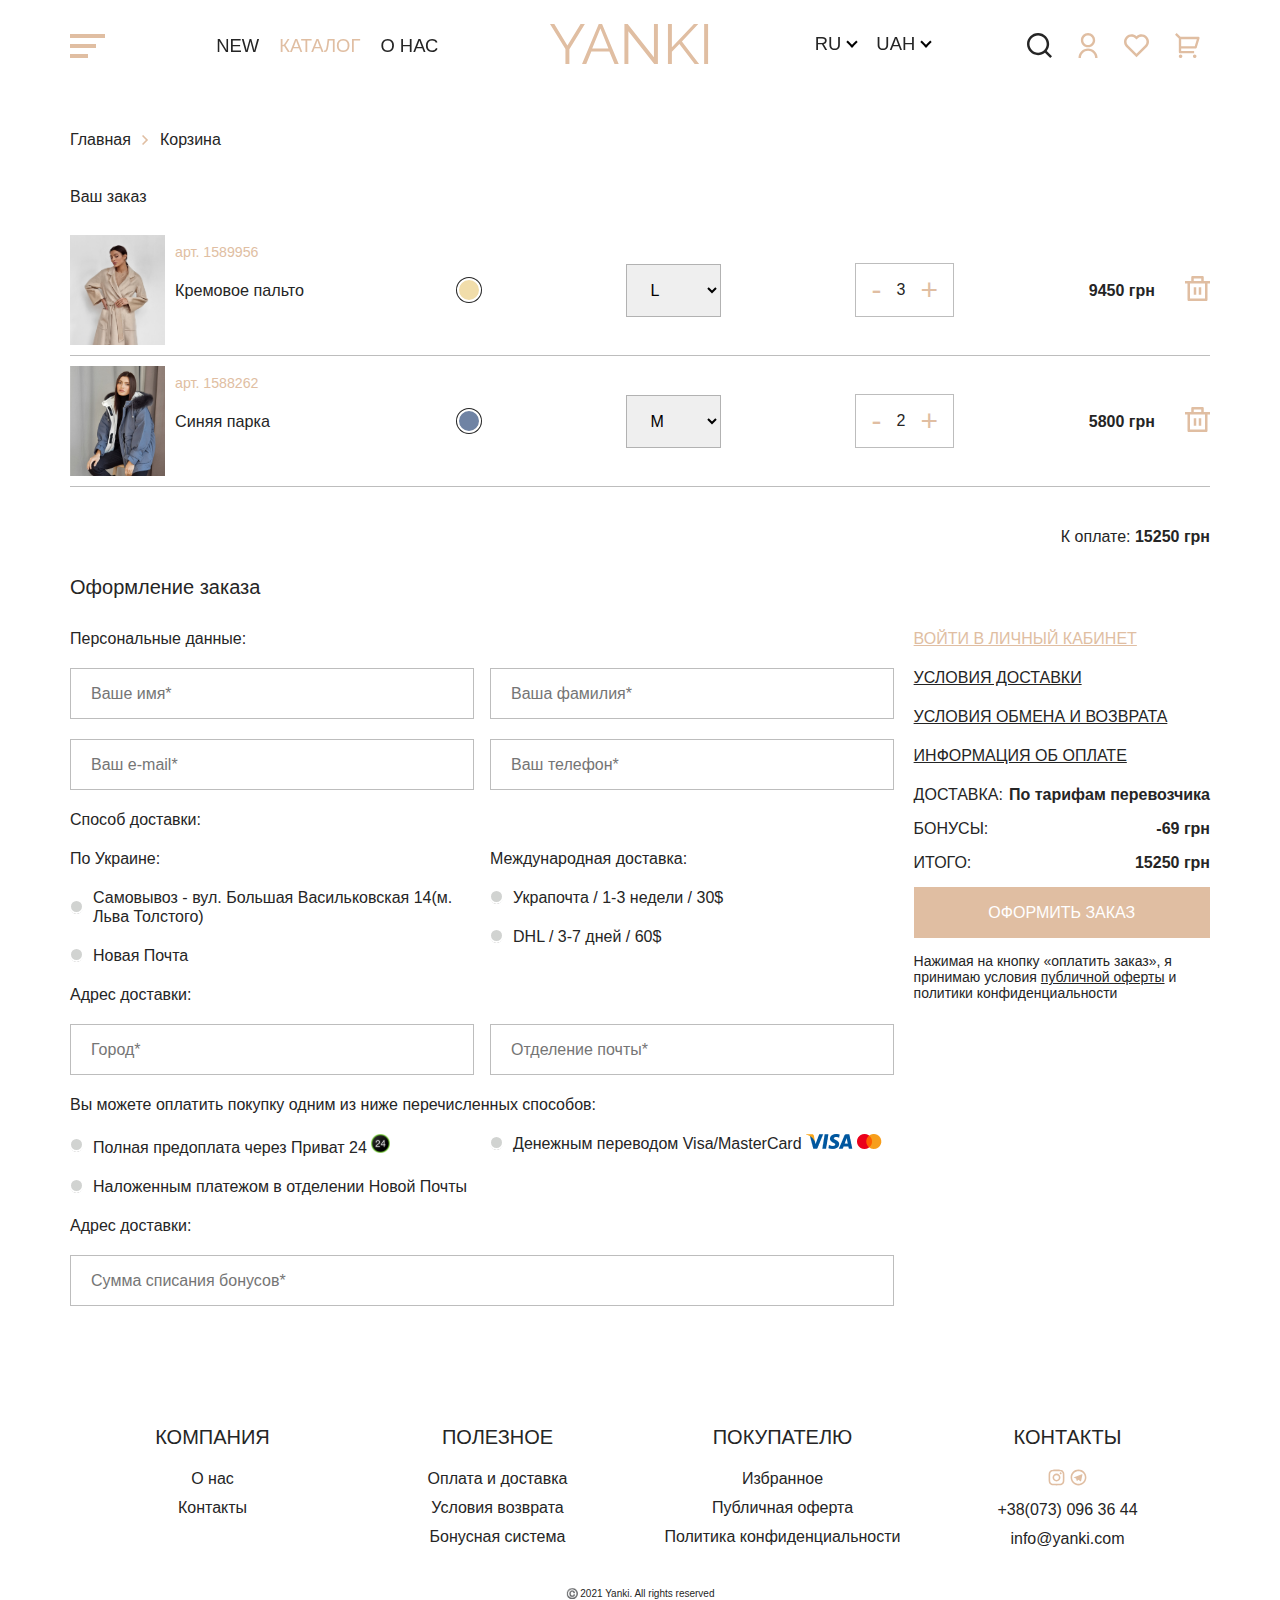
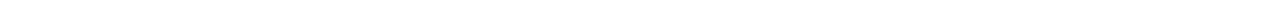
==== commit 0251eab7: "added dropdowns" ====
--- a/Week1/basket.html
+++ b/Week1/basket.html
@@ -9,6 +9,7 @@
     <link rel="stylesheet" href="style/basket.css">
     <script src="scripts/footer.js" defer></script>
     <script src="scripts/header.js" defer></script>
+    <script src="scripts/dropdown.js" defer></script>
 </head>
 <body>
 <div class="wrapper">
@@ -43,13 +44,16 @@
                                                     <input type="text" placeholder="Введите ваш запрос">
                                                 </form>
                                             </div>
-                                            <div class="header__currency">
-                                                UAH
-                                                <svg class="svg_2" width="11" height="7" viewBox="0 0 11 7" fill="none"
-                                                     xmlns="http://www.w3.org/2000/svg">
-                                                    <path d="M5.01855 3.88906L8.90762 -4.85606e-08L10.0186 1.11094L5.01855 6.11093L0.0185546 1.11094L1.12949 -3.88553e-07L5.01855 3.88906Z"
-                                                          fill="white"/>
-                                                </svg>
+                                            <div class="header__drops">
+                                                <div class="dropdown__row">
+                                                    <div class="dropdown black">
+                                                        <ul class="dropdown__list">
+                                                            <li class="dropdown__active">RU</li>
+                                                            <li>UA</li>
+                                                            <li>EN</li>
+                                                        </ul>
+                                                    </div>
+                                                </div>
                                             </div>
                                         </div>
                                     </li>
@@ -94,13 +98,16 @@
                                 </div>
                             </div>
                         </div>
-                        <div class="header__item header__text_1 header__show icon">
-                            RU
-                            <svg class="svg_2" width="11" height="7" viewBox="0 0 11 7" fill="none"
-                                 xmlns="http://www.w3.org/2000/svg">
-                                <path d="M5.01855 3.88906L8.90762 -4.85606e-08L10.0186 1.11094L5.01855 6.11093L0.0185546 1.11094L1.12949 -3.88553e-07L5.01855 3.88906Z"
-                                      fill="white"/>
-                            </svg>
+                        <div class="header__item header__drops header__text_1 header__show icon">
+                            <div class="dropdown__row">
+                                <div class="dropdown black">
+                                    <ul class="dropdown__list">
+                                        <li class="dropdown__active">RU</li>
+                                        <li>UA</li>
+                                        <li>EN</li>
+                                    </ul>
+                                </div>
+                            </div>
                         </div>
                     </div>
                     <div class="header__item header__row header__hide">
@@ -132,21 +139,23 @@
                     </div>
                     <div class="header__item header__hide">
                         <div class="header__row">
-                            <div class="header__item header__text_1 icon">
-                                RU
-                                <svg class="svg_2" width="11" height="7" viewBox="0 0 11 7" fill="none"
-                                     xmlns="http://www.w3.org/2000/svg">
-                                    <path d="M5.01855 3.88906L8.90762 -4.85606e-08L10.0186 1.11094L5.01855 6.11093L0.0185546 1.11094L1.12949 -3.88553e-07L5.01855 3.88906Z"
-                                          fill="white"/>
-                                </svg>
-                            </div>
-                            <div class="header__item header__text_1 icon">
-                                UAH
-                                <svg class="svg_2" width="11" height="7" viewBox="0 0 11 7" fill="none"
-                                     xmlns="http://www.w3.org/2000/svg">
-                                    <path d="M5.01855 3.88906L8.90762 -4.85606e-08L10.0186 1.11094L5.01855 6.11093L0.0185546 1.11094L1.12949 -3.88553e-07L5.01855 3.88906Z"
-                                          fill="white"/>
-                                </svg>
+                            <div class="header__item header__drops header__text_1 icon">
+                                <div class="dropdown__row">
+                                    <div class="dropdown black">
+                                        <ul class="dropdown__list">
+                                            <li class="dropdown__active">RU</li>
+                                            <li>UA</li>
+                                            <li>EN</li>
+                                        </ul>
+                                    </div>
+                                    <div class="dropdown black">
+                                        <ul class="dropdown__list">
+                                            <li class="dropdown__active">UAH</li>
+                                            <li>USD</li>
+                                            <li>EUR</li>
+                                        </ul>
+                                    </div>
+                                </div>
                             </div>
                         </div>
                     </div>
--- a/Week1/style/basket.css
+++ b/Week1/style/basket.css
@@ -251,7 +251,7 @@
   position: fixed;
   top: 0;
   left: 0;
-  z-index: 2;
+  z-index: 3;
   transition: all 0.3s ease 0s;
 }
 .header .header__nav.header__nav_colored {
@@ -298,6 +298,25 @@
 .header .header__nav .header__row .header__show {
   display: none;
   padding-left: 20px;
+}
+.header .header__nav .header__drops {
+  position: relative;
+  width: 100px;
+  height: 40px;
+}
+.header .header__nav .header__drops .dropdown {
+  margin: 0;
+}
+.header .header__nav .header__drops .dropdown .dropdown__list {
+  padding-top: 0;
+  padding-bottom: 0;
+}
+.header .header__nav .header__drops .dropdown .dropdown__list .dropdown__active {
+  padding-left: 0;
+  padding-right: 25px;
+}
+.header .header__nav .header__drops .dropdown .dropdown__list .dropdown__active:after {
+  top: 10px;
 }
 .header .header__burger {
   position: relative;
@@ -386,7 +405,7 @@
   left: 0;
   padding: 0;
   width: 100%;
-  height: 100vh;
+  height: 100%;
   background-color: white;
   z-index: 3;
   overflow: auto;
@@ -397,12 +416,7 @@
   font-weight: 300;
   font-size: 16px;
   line-height: 19px;
-  height: 100%;
-  width: 100%;
-  display: flex;
-  flex-direction: column;
-  justify-content: space-between;
-  align-items: center;
+  width: 100%;
 }
 .header .header__menu_mobile .header__list li {
   width: 100%;
@@ -412,6 +426,17 @@
 .header .header__menu_mobile .header__list li a {
   text-decoration: none;
   color: #252525;
+}
+.header .header__menu_mobile .header__list .header__drops {
+  margin-right: 10px;
+}
+.header .header__menu_mobile .header__list .header__drops .dropdown {
+  margin: 0;
+  color: #252525;
+}
+.header .header__menu_mobile .header__list .header__drops li {
+  padding: 5px 25px 5px 0;
+  border: none;
 }
 .header .header__menu_mobile .header__list .header__search {
   width: 75%;
@@ -427,12 +452,6 @@
   font-weight: 300;
   font-size: 16px;
   line-height: 19px;
-}
-.header .header__menu_mobile .header__list .header__currency {
-  color: #252525;
-}
-.header .header__menu_mobile .header__list .header__currency svg {
-  fill: #252525;
 }
 .header .header__menu_mobile .header__list .header__center {
   display: flex;
@@ -508,8 +527,14 @@
   .header .header__nav.active {
     background-color: #f7f7f7;
   }
+  .header .header__nav .header__drops {
+    width: 50px;
+  }
+  .header .header__nav .header__drops .dropdown {
+    margin-left: 10px;
+  }
   .header .header__nav .header__row .header__text_1 {
-    padding: 0 5px;
+    padding: 0 12px;
     margin: 0;
   }
   .header .header__nav .header__row .header__text_1 img, .header .header__nav .header__row .header__text_1 svg {
@@ -878,6 +903,108 @@
   border: 2px solid white;
 }
 
+.dropdown {
+  margin: 0 10px 0 0;
+  background-color: transparent;
+  cursor: pointer;
+  transition: all 0.3s;
+}
+.dropdown .dropdown__list {
+  list-style: none;
+  padding: 5px;
+  background-color: transparent;
+  width: 100%;
+  display: flex;
+  flex-direction: column;
+  justify-content: space-between;
+  transition: 0.2s;
+}
+.dropdown .dropdown__list li {
+  padding: 5px;
+  border-radius: 5px;
+  cursor: pointer;
+  position: relative;
+  text-align: center;
+  margin: 2px 0;
+  transition: all 0.3s;
+  display: none;
+}
+.dropdown .dropdown__list li:before {
+  content: "";
+  background: #E0BEA2;
+  position: absolute;
+  top: -2px;
+  left: 0;
+  height: 1px;
+  width: 100%;
+}
+.dropdown .dropdown__list li.dropdown__active {
+  display: block;
+  padding-right: 30px;
+  text-align: left;
+  order: -1;
+}
+.dropdown .dropdown__list li.dropdown__active:before {
+  background-color: transparent;
+}
+.dropdown .dropdown__list li.dropdown__active:after {
+  content: "";
+  position: absolute;
+  right: 10px;
+  top: 7px;
+  height: 8px;
+  width: 8px;
+  border-style: solid;
+  border-color: #E0BEA2;
+  border-width: 0 2px 2px 0;
+  transform: rotate(45deg);
+  transition: 0.3s;
+}
+.dropdown .dropdown__list li:hover {
+  background-color: #DFDFDF;
+}
+.dropdown.active {
+  border-radius: 5px;
+}
+.dropdown.active .dropdown__list {
+  border: 1px solid rgba(37, 37, 37, 0.3);
+  border-radius: 5px;
+  background-color: white;
+}
+.dropdown.active .dropdown__list li {
+  display: block;
+}
+.dropdown.active .dropdown__list li.dropdown__active:after {
+  transform: rotate(225deg);
+  top: 9px;
+}
+.dropdown.black .dropdown__list li.dropdown__active:after {
+  border-color: black;
+}
+.dropdown.white .dropdown__list li.dropdown__active:after {
+  border-color: white;
+}
+.dropdown.active.white .dropdown__list {
+  background-color: #3D3D3D;
+}
+.dropdown.white .dropdown__list li:hover {
+  background-color: #4D4D4D;
+}
+
+.dropdown__row {
+  position: absolute;
+  left: 0;
+  top: 0;
+  z-index: 2;
+  height: 26px;
+  display: flex;
+  justify-content: flex-start;
+  align-items: flex-start;
+}
+.dropdown__row .dropdown {
+  position: static;
+}
+
 .header__link {
   color: #252525;
 }
@@ -888,9 +1015,6 @@
 
 .header {
   height: auto;
-}
-.header .header__nav {
-  position: static;
 }
 
 .form .form__title {
